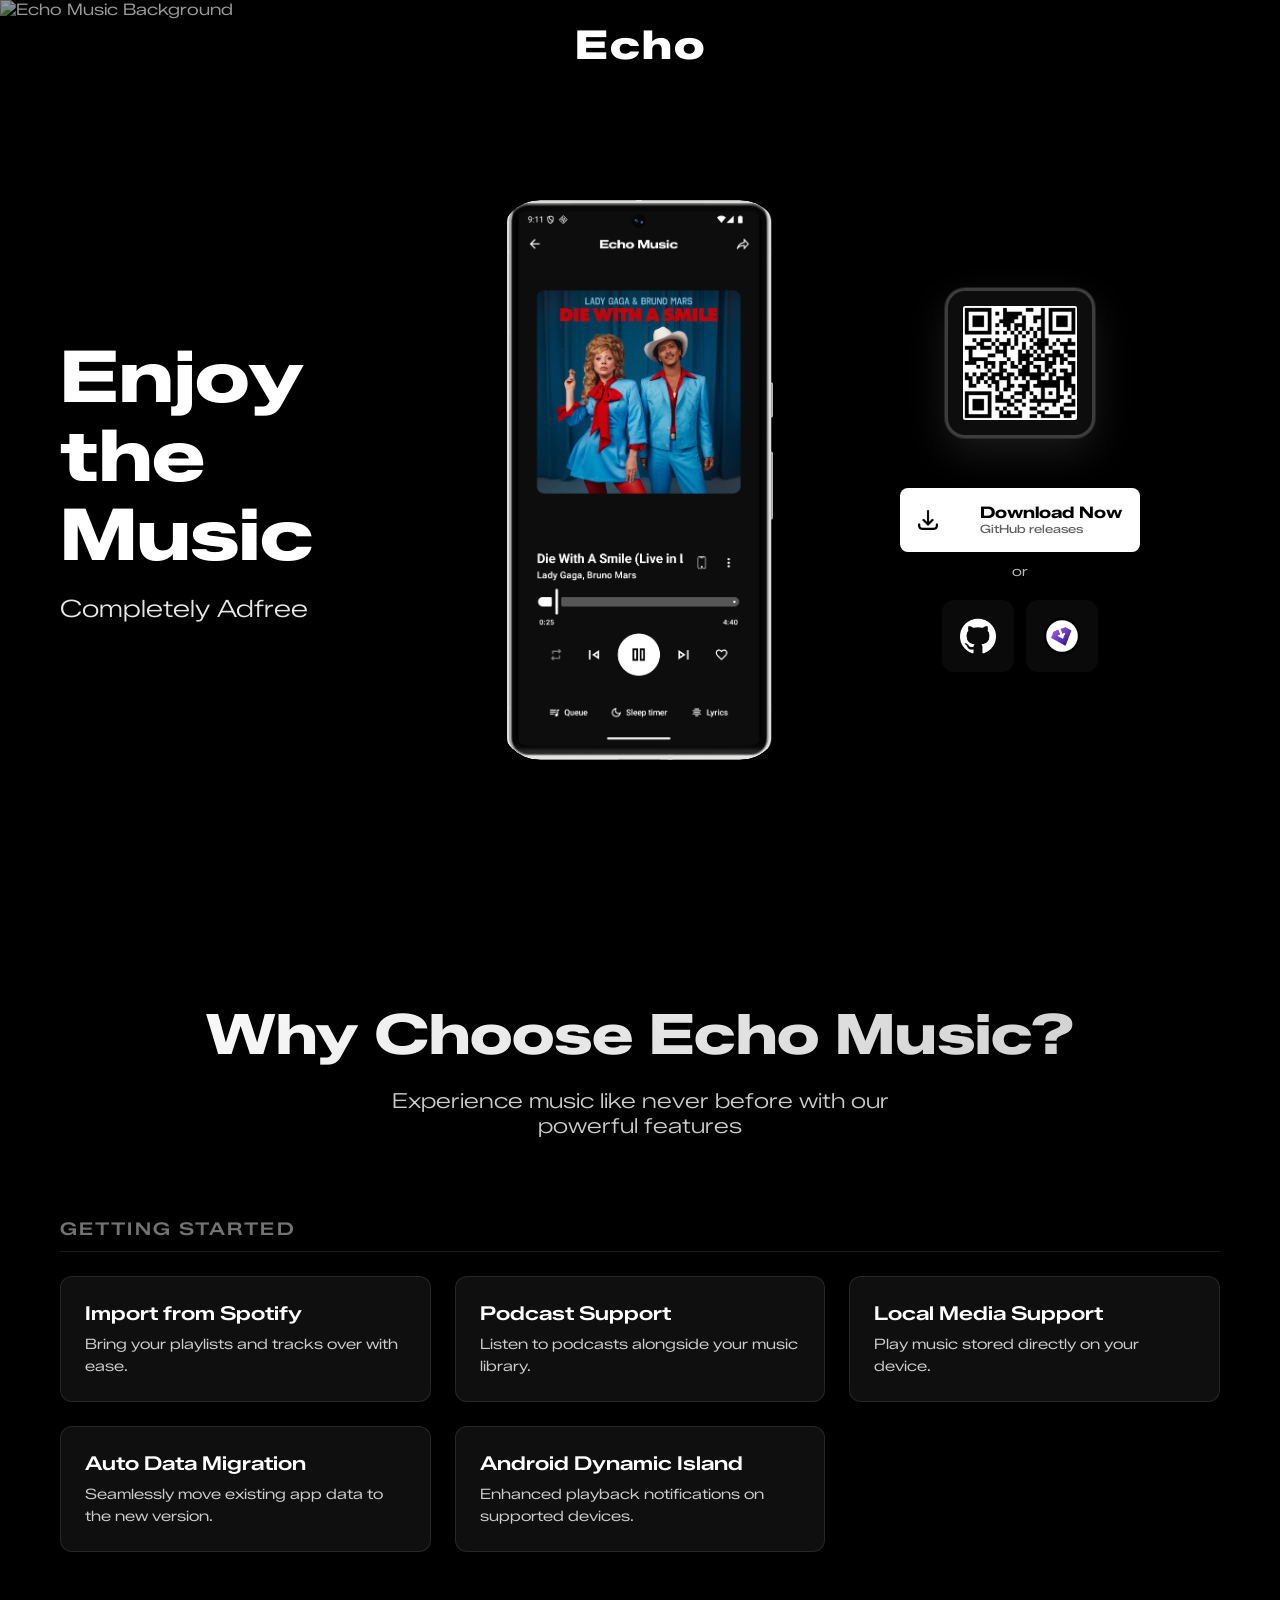
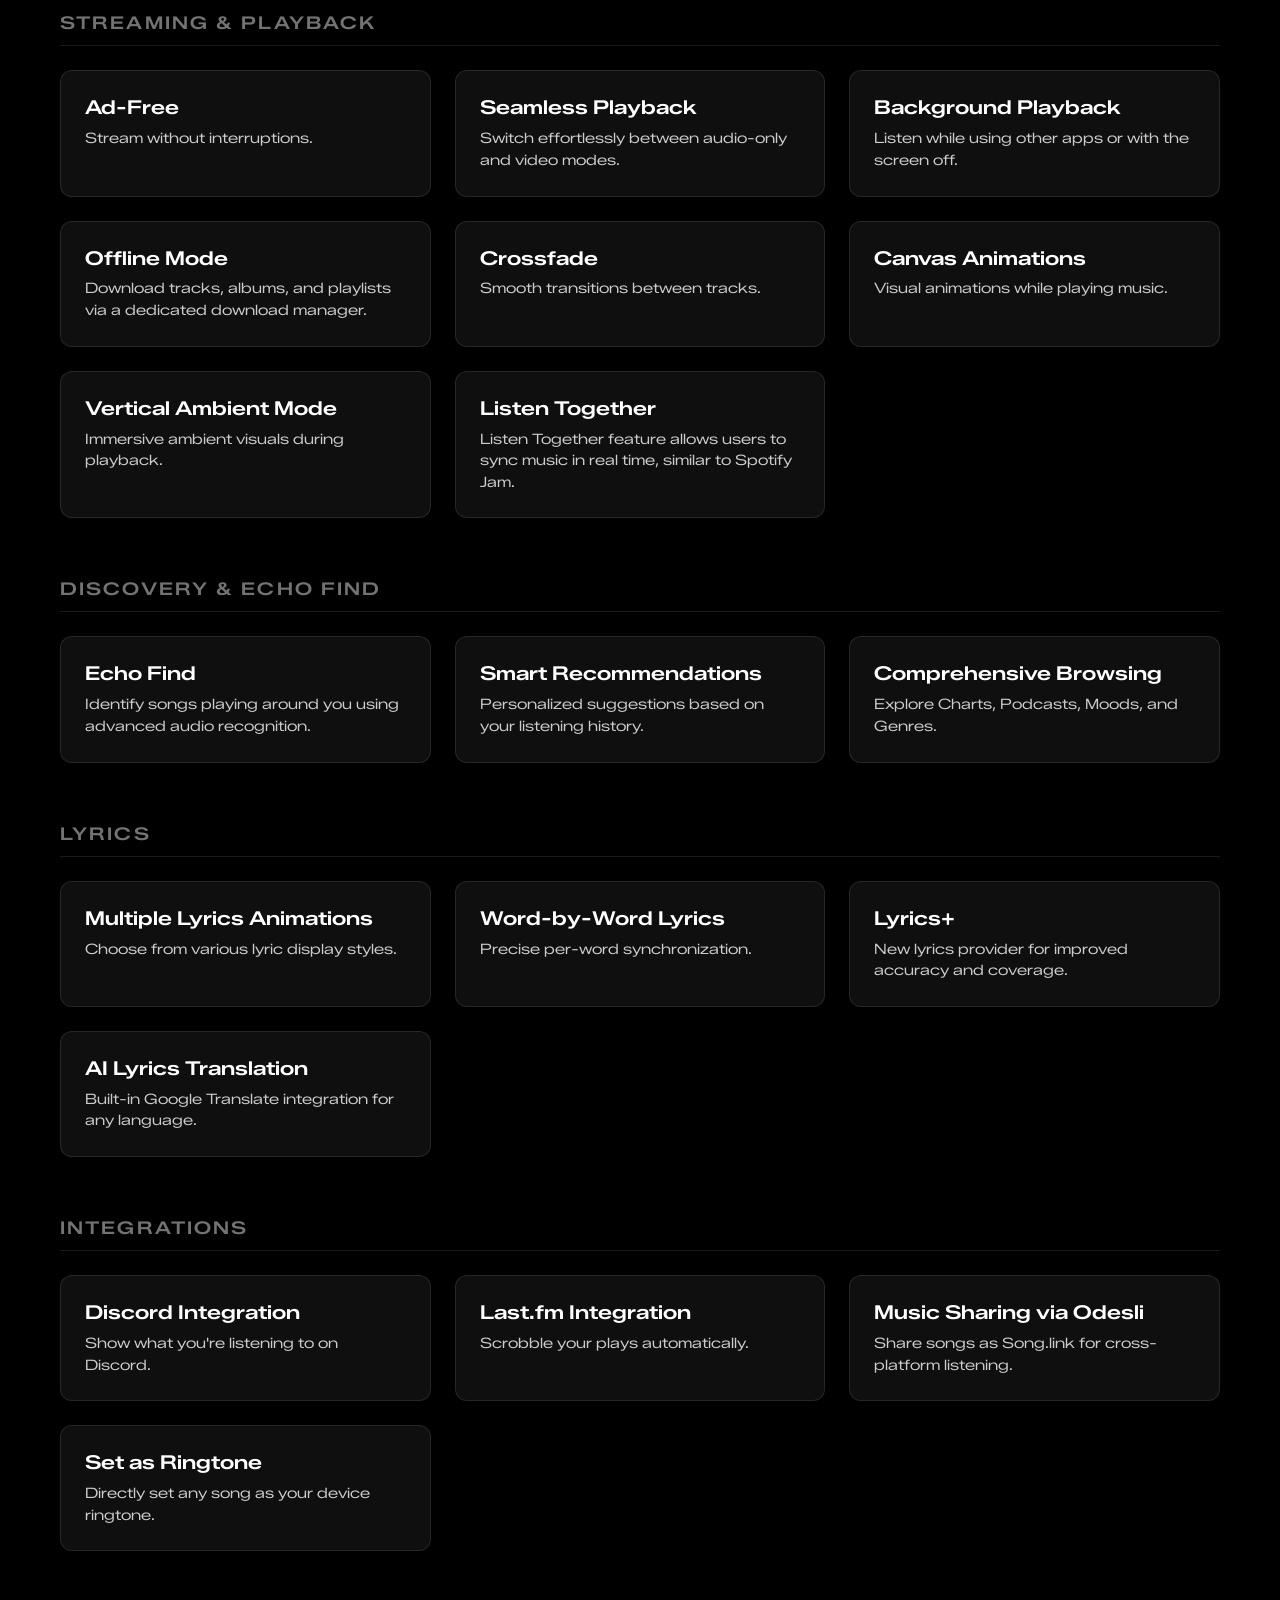
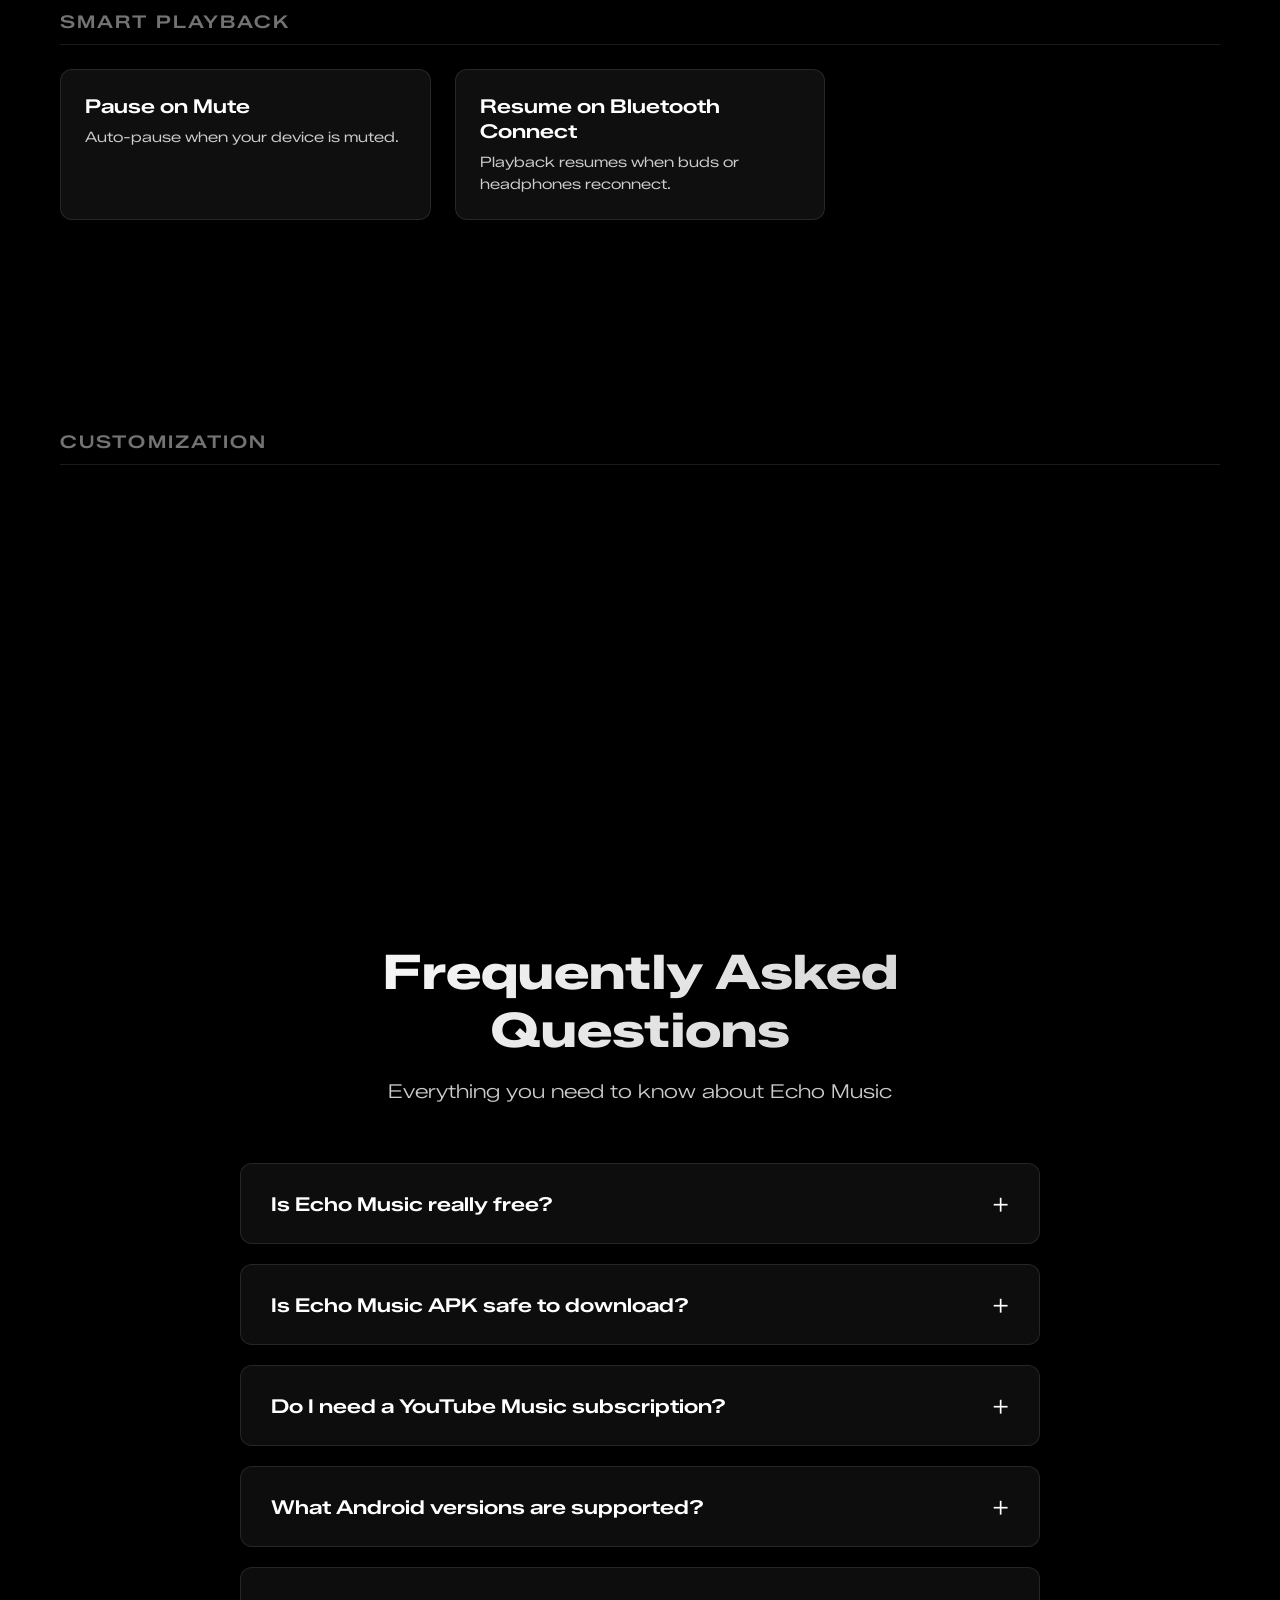
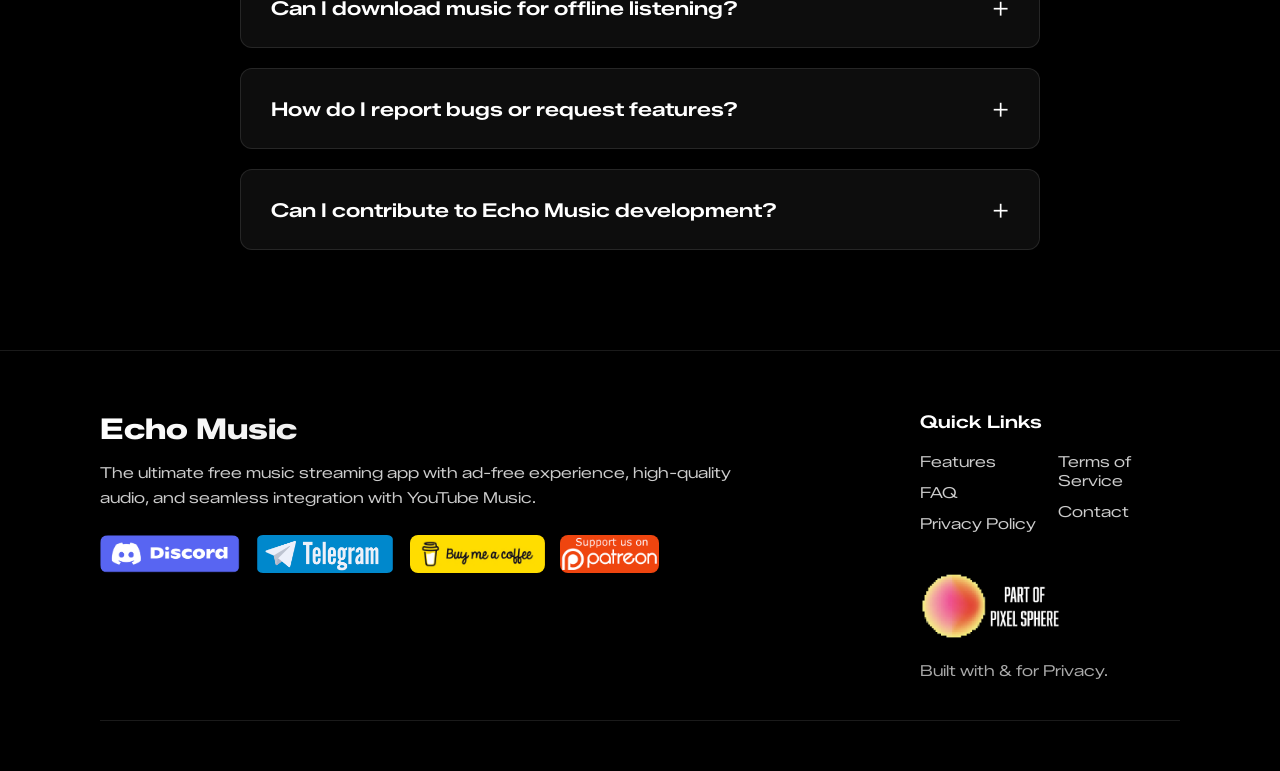
==== index.html @ fa792aba "Echo Music website" ====
<!DOCTYPE html>
<html lang="en">
  <head>
    <meta charset="UTF-8" />
    <meta name="viewport" content="width=device-width, initial-scale=1.0" />

    <title>Echo Music - Free Ad-Free Music Streaming App | Download APK</title>
    <meta
      name="title"
      content="Echo Music - Free Ad-Free Music Streaming App | Download APK"
    />
    <meta
      name="description"
      content="Echo Music is a free, ad-free music streaming app for Android. Stream music from YouTube Music without ads. Download the APK now for seamless music experience."
    />
    <meta
      name="keywords"
      content="Echo Music, music streaming, ad-free music, YouTube Music, Android app, free music, music player, download APK, open source music app"
    />
    <meta name="author" content="iad1tya" />
    <meta name="robots" content="index, follow" />
    <meta name="language" content="English" />
    <meta name="revisit-after" content="7 days" />

    <meta property="og:type" content="website" />
    <meta property="og:url" content="https://echomusic.fun/" />
    <meta
      property="og:title"
      content="Echo Music - Free Ad-Free Music Streaming App"
    />
    <meta
      property="og:description"
      content="Stream music from YouTube Music without ads. Free, open-source Android music app with high-quality audio and seamless playback."
    />
    <meta
      property="og:image"
      content="https://echomusic.fun/Assets/graph.png"
    />
    <meta property="og:image:width" content="1200" />
    <meta property="og:image:height" content="630" />
    <meta property="og:site_name" content="Echo Music" />
    <meta property="og:locale" content="en_US" />

    <meta property="twitter:card" content="summary_large_image" />
    <meta property="twitter:url" content="https://echomusic.fun/" />
    <meta
      property="twitter:title"
      content="Echo Music - Free Ad-Free Music Streaming App"
    />
    <meta
      property="twitter:description"
      content="Stream music from YouTube Music without ads. Free, open-source Android music app with high-quality audio and seamless playback."
    />
    <meta
      property="twitter:image"
      content="https://echomusic.fun/Assets/graph.png"
    />
    <meta property="twitter:creator" content="@iad1tya" />
    <meta property="twitter:site" content="@iad1tya" />

    <meta name="theme-color" content="#000000" />
    <meta name="msapplication-TileColor" content="#000000" />
    <meta name="apple-mobile-web-app-capable" content="yes" />
    <meta name="apple-mobile-web-app-status-bar-style" content="black" />
    <meta name="apple-mobile-web-app-title" content="Echo Music" />

    <link rel="canonical" href="https://echomusic.fun/" />

    <link
      rel="sitemap"
      type="application/xml"
      href="https://echomusic.fun/sitemap.xml"
    />

    <link rel="icon" type="image/png" sizes="32x32" href="Assets/echo.png" />
    <link rel="icon" type="image/png" sizes="16x16" href="Assets/echo.png" />
    <link rel="apple-touch-icon" href="Assets/echo.png" />

    <link rel="stylesheet" href="styles.css" />
    <link rel="preconnect" href="https://fonts.googleapis.com" />
    <link rel="preconnect" href="https://fonts.gstatic.com" crossorigin />
    <link
      href="https://fonts.googleapis.com/css2?family=Zalando+Sans+Expanded:wght@400;500;600;700;800;900&display=swap"
      rel="stylesheet"
    />

    <script type="application/ld+json">
      {
        "@context": "https://schema.org",
        "@type": "SoftwareApplication",
        "name": "Echo Music",
        "description": "Free, ad-free music streaming app for Android with YouTube Music integration",
        "url": "https://echomusic.fun/",
        "applicationCategory": "MusicApplication",
        "operatingSystem": "Android",
        "offers": {
          "@type": "Offer",
          "price": "0",
          "priceCurrency": "USD"
        },
        "author": {
          "@type": "Person",
          "name": "iad1tya",
          "url": "https://github.com/iad1tya"
        },
        "publisher": {
          "@type": "Organization",
          "name": "Echo Music",
          "url": "https://echomusic.fun/"
        },
        "downloadUrl": "https://github.com/iad1tya/Echo-Music/releases/download/v2.0.1/Echo-v2.0.1-Universal.apk",
        "softwareVersion": "1.7",
        "datePublished": "2024-01-01",
        "dateModified": "2025-09-25",
        "license": "https://github.com/iad1tya/Echo-Music/blob/main/LICENSE",
        "keywords": "music streaming, ad-free music, YouTube Music, Android app, free music, music player",
        "screenshot": "https://echomusic.fun/Assets/graph.png",
        "aggregateRating": {
          "@type": "AggregateRating",
          "ratingValue": "4.8",
          "ratingCount": "69"
        }
      }
    </script>

    <script type="application/ld+json">
      {
        "@context": "https://schema.org",
        "@type": "Organization",
        "name": "Echo Music",
        "url": "https://echomusic.fun/",
        "logo": "https://echomusic.fun/Assets/graph.png",
        "description": "Free, ad-free music streaming app for Android",
        "founder": {
          "@type": "Person",
          "name": "iad1tya",
          "url": "https://github.com/iad1tya"
        },
        "sameAs": [
          "https://github.com/iad1tya/Echo-Music",
          "https://discord.com/invite/EcfV3AxH5c",
          "https://buymeacoffee.com/iad1tya"
        ],
        "contactPoint": {
          "@type": "ContactPoint",
          "email": "hello@echomusic.fun",
          "contactType": "customer service"
        }
      }
    </script>

    <script type="application/ld+json">
      {
        "@context": "https://schema.org",
        "@type": "WebSite",
        "name": "Echo Music",
        "url": "https://echomusic.fun/",
        "potentialAction": {
          "@type": "SearchAction",
          "target": {
            "@type": "EntryPoint",
            "urlTemplate": "https://echomusic.fun/?q={search_term_string}"
          },
          "query-input": "required name=search_term_string"
        }
      }
    </script>

    <script type="application/ld+json">
      {
        "@context": "https://schema.org",
        "@type": "ItemList",
        "itemListElement": [
          {
            "@type": "SiteNavigationElement",
            "position": 1,
            "name": "Download",
            "description": "Download Echo Music APK for Android",
            "url": "https://echomusic.fun/download"
          },
          {
            "@type": "SiteNavigationElement",
            "position": 2,
            "name": "Features",
            "description": "Explore Echo Music features",
            "url": "https://echomusic.fun/#features"
          },
          {
            "@type": "SiteNavigationElement",
            "position": 3,
            "name": "FAQ",
            "description": "Frequently asked questions",
            "url": "https://echomusic.fun/#faq"
          },
          {
            "@type": "SiteNavigationElement",
            "position": 4,
            "name": "Contact",
            "description": "Get in touch with us",
            "url": "https://echomusic.fun/p/contact"
          }
        ]
      }
    </script>
  </head>
  <body>
    <div class="container">
      <header class="header" role="banner">
        <div class="logo" aria-label="Echo Music Logo">Echo</div>
      </header>

      <main class="main-content" role="main">
        <section class="left-content" aria-labelledby="main-title">
          <h1 class="main-title" id="main-title">Enjoy the Music</h1>
          <p class="subtitle">Completely Adfree</p>
        </section>

        <div class="phone-container">
          <div class="phone-mockup">
            <div class="phone-screen">
              <img
                src="Assets/Screenshot/sc_1.png"
                alt="Echo App Screenshot 1"
                class="screenshot active"
              />
              <img
                src="Assets/Screenshot/sc_2.png"
                alt="Echo App Screenshot 2"
                class="screenshot"
              />
              <img
                src="Assets/Screenshot/sc_3.png"
                alt="Echo App Screenshot 3"
                class="screenshot"
              />
              <img
                src="Assets/Screenshot/sc_4.png"
                alt="Echo App Screenshot 4"
                class="screenshot"
              />
              <img
                src="Assets/Screenshot/sc_5.png"
                alt="Echo App Screenshot 5"
                class="screenshot"
              />
            </div>
          </div>
        </div>

        <div class="right-content">
          <div class="mobile-phone-container">
            <div class="mobile-phone-mockup">
              <div class="mobile-phone-screen">
                <img
                  src="Assets/Screenshot/sc_1.png"
                  alt="Echo Music App Screenshot - Main Interface"
                  class="mobile-screenshot active"
                />
                <img
                  src="Assets/Screenshot/sc_2.png"
                  alt="Echo Music App Screenshot - Main Interface"
                  class="mobile-screenshot"
                />
                <img
                  src="Assets/Screenshot/sc_3.png"
                  alt="Echo Music App Screenshot - Main Interface"
                  class="mobile-screenshot"
                />
                <img
                  src="Assets/Screenshot/sc_4.png"
                  alt="Echo Music App Screenshot - Main Interface"
                  class="mobile-screenshot"
                />
                <img
                  src="Assets/Screenshot/sc_5.png"
                  alt="Echo Music App Screenshot - Main Interface"
                  class="mobile-screenshot"
                />
              </div>
            </div>
          </div>

          <div class="qr-code">
            <img src="Assets/Downloads/qr-code.png" alt="QR Code" />
          </div>
          <div class="download-buttons">
            <a
              href="download.html"
              class="download-btn google-play"
              aria-label="Download Echo Music"
            >
              <img
                src="Assets/Downloads/downloads.png"
                alt="Download icon"
                class="btn-icon"
              />
              <span class="btn-content">
                <span class="btn-text">Download Now</span>
                <span class="btn-download-count" aria-live="polite"
                  >Loading total downloads...</span
                >
              </span>
            </a>

            <div class="or-text">or</div>

            <div class="icon-links">
              <a href="https://github.com/EchoMusicApp" class="icon-link" aria-label="GitHub">
                <img src="Assets/Downloads/github.png" alt="GitHub" class="icon-img github-img" />
              </a>

              <a href="obtainium.html" class="icon-link" aria-label="Obtainium">
                <img src="Assets/obtainium.png" alt="Obtainium" class="icon-img" />
              </a>
            </div>
          </div>
        </div>
      </main>


      <section
        class="features-section"
        id="features"
        role="region"
        aria-labelledby="features-title"
      >
        <div class="features-container">
          <div class="features-header">
            <h2 class="features-title" id="features-title">
              Why Choose Echo Music?
            </h2>
            <p class="features-subtitle">
              Experience music like never before with our powerful features
            </p>
          </div>

          <div class="features-categories">

            <div class="feature-category">
              <h3 class="feature-category-title">Getting Started</h3>
              <div class="features-grid">
                <div class="feature-card">
                  <h3 class="feature-title">Import from Spotify</h3>
                  <p class="feature-description">Bring your playlists and tracks over with ease.</p>
                </div>
                <div class="feature-card">
                  <h3 class="feature-title">Podcast Support</h3>
                  <p class="feature-description">Listen to podcasts alongside your music library.</p>
                </div>
                <div class="feature-card">
                  <h3 class="feature-title">Local Media Support</h3>
                  <p class="feature-description">Play music stored directly on your device.</p>
                </div>
                <div class="feature-card">
                  <h3 class="feature-title">Auto Data Migration</h3>
                  <p class="feature-description">Seamlessly move existing app data to the new version.</p>
                </div>
                <div class="feature-card">
                  <h3 class="feature-title">Android Dynamic Island</h3>
                  <p class="feature-description">Enhanced playback notifications on supported devices.</p>
                </div>
              </div>
            </div>

            <div class="feature-category">
              <h3 class="feature-category-title">Streaming &amp; Playback</h3>
              <div class="features-grid">
                <div class="feature-card">
                  <h3 class="feature-title">Ad-Free</h3>
                  <p class="feature-description">Stream without interruptions.</p>
                </div>
                <div class="feature-card">
                  <h3 class="feature-title">Seamless Playback</h3>
                  <p class="feature-description">Switch effortlessly between audio-only and video modes.</p>
                </div>
                <div class="feature-card">
                  <h3 class="feature-title">Background Playback</h3>
                  <p class="feature-description">Listen while using other apps or with the screen off.</p>
                </div>
                <div class="feature-card">
                  <h3 class="feature-title">Offline Mode</h3>
                  <p class="feature-description">Download tracks, albums, and playlists via a dedicated download manager.</p>
                </div>
                <div class="feature-card">
                  <h3 class="feature-title">Crossfade</h3>
                  <p class="feature-description">Smooth transitions between tracks.</p>
                </div>
                <div class="feature-card">
                  <h3 class="feature-title">Canvas Animations</h3>
                  <p class="feature-description">Visual animations while playing music.</p>
                </div>
                <div class="feature-card">
                  <h3 class="feature-title">Vertical Ambient Mode</h3>
                  <p class="feature-description">Immersive ambient visuals during playback.</p>
                </div>
                <div class="feature-card">
                  <h3 class="feature-title">Listen Together</h3>
                  <p class="feature-description">Listen Together feature allows users to sync music in real time, similar to Spotify Jam.</p>
                </div>
              </div>
            </div>

            <div class="feature-category">
              <h3 class="feature-category-title">Discovery &amp; Echo Find</h3>
              <div class="features-grid">
                <div class="feature-card">
                  <h3 class="feature-title">Echo Find</h3>
                  <p class="feature-description">Identify songs playing around you using advanced audio recognition.</p>
                </div>
                <div class="feature-card">
                  <h3 class="feature-title">Smart Recommendations</h3>
                  <p class="feature-description">Personalized suggestions based on your listening history.</p>
                </div>
                <div class="feature-card">
                  <h3 class="feature-title">Comprehensive Browsing</h3>
                  <p class="feature-description">Explore Charts, Podcasts, Moods, and Genres.</p>
                </div>
              </div>
            </div>

            <div class="feature-category">
              <h3 class="feature-category-title">Lyrics</h3>
              <div class="features-grid">
                <div class="feature-card">
                  <h3 class="feature-title">Multiple Lyrics Animations</h3>
                  <p class="feature-description">Choose from various lyric display styles.</p>
                </div>
                <div class="feature-card">
                  <h3 class="feature-title">Word-by-Word Lyrics</h3>
                  <p class="feature-description">Precise per-word synchronization.</p>
                </div>
                <div class="feature-card">
                  <h3 class="feature-title">Lyrics+</h3>
                  <p class="feature-description">New lyrics provider for improved accuracy and coverage.</p>
                </div>
                <div class="feature-card">
                  <h3 class="feature-title">AI Lyrics Translation</h3>
                  <p class="feature-description">Built-in Google Translate integration for any language.</p>
                </div>
              </div>
            </div>

            <div class="feature-category">
              <h3 class="feature-category-title">Integrations</h3>
              <div class="features-grid">
                <div class="feature-card">
                  <h3 class="feature-title">Discord Integration</h3>
                  <p class="feature-description">Show what you're listening to on Discord.</p>
                </div>
                <div class="feature-card">
                  <h3 class="feature-title">Last.fm Integration</h3>
                  <p class="feature-description">Scrobble your plays automatically.</p>
                </div>
                <div class="feature-card">
                  <h3 class="feature-title">Music Sharing via Odesli</h3>
                  <p class="feature-description">Share songs as Song.link for cross-platform listening.</p>
                </div>
                <div class="feature-card">
                  <h3 class="feature-title">Set as Ringtone</h3>
                  <p class="feature-description">Directly set any song as your device ringtone.</p>
                </div>
              </div>
            </div>

            <div class="feature-category">
              <h3 class="feature-category-title">Smart Playback</h3>
              <div class="features-grid">
                <div class="feature-card">
                  <h3 class="feature-title">Pause on Mute</h3>
                  <p class="feature-description">Auto-pause when your device is muted.</p>
                </div>
                <div class="feature-card">
                  <h3 class="feature-title">Resume on Bluetooth Connect</h3>
                  <p class="feature-description">Playback resumes when buds or headphones reconnect.</p>
                </div>
                <div class="feature-card">
                  <h3 class="feature-title">Keep Screen On</h3>
                  <p class="feature-description">Prevent screen sleep while music is playing.</p>
                </div>
                <div class="feature-card">
                  <h3 class="feature-title">TTS Song Announcements</h3>
                  <p class="feature-description">Hear the song title and artist read aloud on track change.</p>
                </div>
                <div class="feature-card">
                  <h3 class="feature-title">Music Haptics</h3>
                  <p class="feature-description">Tactile vibration feedback synced to the beat.</p>
                </div>
              </div>
            </div>

            <div class="feature-category">
              <h3 class="feature-category-title">Customization</h3>
              <div class="features-grid">
                <div class="feature-card">
                  <h3 class="feature-title">UI Density Scale</h3>
                  <p class="feature-description">Adjust interface spacing to your preference.</p>
                </div>
                <div class="feature-card">
                  <h3 class="feature-title">High Refresh Rate Support</h3>
                  <p class="feature-description">Smoother UI and animations on supported displays.</p>
                </div>
                <div class="feature-card">
                  <h3 class="feature-title">Hide Player Thumbnail</h3>
                  <p class="feature-description">Keep the player minimal without album art.</p>
                </div>
                <div class="feature-card">
                  <h3 class="feature-title">Crop Album Art</h3>
                  <p class="feature-description">Adjust album art display to fit your style.</p>
                </div>
                <div class="feature-card">
                  <h3 class="feature-title">Hide Video Songs</h3>
                  <p class="feature-description">Filter out video content from your feed.</p>
                </div>
                <div class="feature-card">
                  <h3 class="feature-title">Hide YouTube Shorts</h3>
                  <p class="feature-description">Keep Shorts out of your music browsing.</p>
                </div>
              </div>
            </div>

          </div>
        </div>
      </section>


      <section
        class="faq-section"
        id="faq"
        role="region"
        aria-labelledby="faq-title"
      >
        <div class="faq-container">
          <div class="faq-header">
            <h2 class="faq-title" id="faq-title">Frequently Asked Questions</h2>
            <p class="faq-subtitle">
              Everything you need to know about Echo Music
            </p>
          </div>

          <div class="faq-list">
            <div class="faq-item">
              <div class="faq-question">
                <h3>Is Echo Music really free?</h3>
                <span class="faq-toggle">+</span>
              </div>
              <div class="faq-answer">
                <p>
                  Yes! Echo Music is completely free and open-source. Download
                  Echo Music APK without any subscription fees, premium tiers,
                  or hidden costs. Echo Music offers unlimited music streaming
                  without any restrictions - completely free Echo Music app.
                </p>
              </div>
            </div>

            <div class="faq-item">
              <div class="faq-question">
                <h3>Is Echo Music APK safe to download?</h3>
                <span class="faq-toggle">+</span>
              </div>
              <div class="faq-answer">
                <p>
                  Echo Music APK files are completely safe and built from
                  open-source code. Download Echo Music from official
                  <a
                    href="https://github.com/iad1tya/Echo-Music"
                    style="color: #ffffff; text-decoration: underline"
                    >GitHub releases</a
                  >
                  where the source code is publicly available for review. Echo
                  Music is a trusted music streaming app with no malicious code.
                </p>
              </div>
            </div>

            <div class="faq-item">
              <div class="faq-question">
                <h3>Do I need a YouTube Music subscription?</h3>
                <span class="faq-toggle">+</span>
              </div>
              <div class="faq-answer">
                <p>
                  No! Echo Music streams music directly from YouTube Music's
                  free tier. You don't need any paid subscriptions to
                  use the app. The app bypasses ads and provides additional
                  features like offline playback and synced lyrics.
                </p>
              </div>
            </div>

            <div class="faq-item">
              <div class="faq-question">
                <h3>What Android versions are supported?</h3>
                <span class="faq-toggle">+</span>
              </div>
              <div class="faq-answer">
                <p>
                  Echo Music supports Android 5.0 (API level 21) and above. This
                  covers most Android devices from 2014 onwards. The app is
                  optimized for modern Android versions but maintains
                  compatibility with older devices.
                </p>
              </div>
            </div>

            <div class="faq-item">
              <div class="faq-question">
                <h3>Can I download music for offline listening?</h3>
                <span class="faq-toggle">+</span>
              </div>
              <div class="faq-answer">
                <p>
                  Yes! Echo Music supports offline playback. You can download
                  songs, albums, and playlists to listen without an internet
                  connection. Downloaded content is stored locally on your
                  device and can be managed through the app's download manager.
                </p>
              </div>
            </div>

            <div class="faq-item">
              <div class="faq-question">
                <h3>How do I report bugs or request features?</h3>
                <span class="faq-toggle">+</span>
              </div>
              <div class="faq-answer">
                <p>
                  You can report bugs and request features through our
                  <a
                    href="https://github.com/iad1tya/Echo-Music/issues"
                    style="color: #ffffff; text-decoration: underline"
                    >GitHub Issues page</a
                  >
                  to create new issues for bug reports and feature requests.
                </p>
              </div>
            </div>

            <div class="faq-item">
              <div class="faq-question">
                <h3>Can I contribute to Echo Music development?</h3>
                <span class="faq-toggle">+</span>
              </div>
              <div class="faq-answer">
                <p>
                  Absolutely! Echo Music is open-source and welcomes
                  contributions. You can contribute by fixing bugs, adding
                  features, improving documentation, or helping with
                  translations. Check out our
                  <a
                    href="https://github.com/iad1tya/Echo-Music"
                    style="color: #ffffff; text-decoration: underline"
                    >GitHub repository</a
                  >
                  for more information on how to get started.
                </p>
              </div>
            </div>
          </div>
        </div>
      </section>


      <footer class="footer" role="contentinfo">
        <div class="footer-container">
          <div class="footer-content">
            <div class="footer-section">
              <h3 class="footer-title">Echo Music</h3>
              <p class="footer-description">
                The ultimate free music streaming app with ad-free experience,
                high-quality audio, and seamless integration with YouTube Music.
              </p>
              <div class="footer-buttons">
                                <a
                  href="https://discord.com/invite/EcfV3AxH5c"
                  class="footer-btn"
                >
                  <img
                    src="Assets/buttons/discord-button.png"
                    alt="Discord"
                    class="btn-image"
                  />
                </a>
                                <a
                  href="https://t.me/EchoMusicApp"
                  class="footer-btn"
                >
                  <img
                    src="Assets/buttons/telegram.png"
                    alt="Telegram"
                    class="btn-image"
                  />
                </a>
                                <a href="https://buymeacoffee.com/iad1tya" class="footer-btn">
                  <img
                    src="Assets/buttons/bmac.webp"
                    alt="Buy Me a Coffee"
                    class="btn-image"
                  />
                </a>

                <a href="https://patreon.com/iad1tya" class="footer-btn">
                  <img
                    src="Assets/buttons/patreon3.png"
                    alt="Patreon"
                    class="btn-image"
                  />
                </a>

              </div>
              
            </div>

            <div class="footer-section">
              <h4 class="footer-subtitle">Quick Links</h4>
              <ul class="footer-links">
                <li><a href="#features">Features</a></li>
                <li><a href="#faq">FAQ</a></li>
                <li><a href="p/privacy-policy.html">Privacy Policy</a></li>
                <li><a href="p/toc.html">Terms of Service</a></li>
                <li><a href="p/contact.html">Contact</a></li>
              </ul>
              <div class="footer-pixelsphere-wrap">
                <a href="https://pixelsphere.app" target="_blank" rel="noopener noreferrer">
                  <img src="Assets/PixelSphere.png" alt="PixelSphere" class="footer-pixelsphere" />
                </a>
                <p class="footer-privacy-text">Built with &amp; for Privacy.</p>
              </div>
            </div>
          </div>

          <div class="footer-bottom"></div>
        </div>
      </footer>

      <video class="mobile-bg-video" autoplay muted loop playsinline>
        <source src="Assets/smartphone_bg.mp4" type="video/mp4" />
      </video>

      <div class="background-gif">
        <img src="Assets/echo.gif" alt="Echo Music Background" class="bg-gif" />
      </div>

      <!-- Download Options Modal -->
      <div id="download-modal" class="modal" aria-hidden="true">
        <div class="modal-content">
          <span class="close-modal">&times;</span>
          <h2>Select Platform</h2>
          <p class="modal-subtitle">Choose your device to start downloading</p>
          <div class="platform-options">
            <a href="https://echomusic.fun/download" class="platform-btn android">
              <img src="Assets/icons/android.png" alt="Android" />
               <div class="platform-info">
                <span class="platform-name">Android</span>
                <span class="platform-status">Download Now</span>
              </div>
            </a>
            <a href="https://github.com/EchoMusicApp/Echo-Music-Desktop/releases/download/v1.0/EchoMusic.exe" class="platform-btn windows">
              <img src="Assets/icons/windows.png" alt="Windows" />
              <div class="platform-info">
                <span class="platform-name">Windows</span>
                <span class="platform-status">Download Now</span>
              </div>
            </a>
            <a href="https://github.com/EchoMusicApp/Echo-Music-Desktop/releases/download/v1.0/EchoMusic.dmg" class="platform-btn mac">
              <img src="Assets/icons/mac-os-logo.png" alt="Mac" />
              <div class="platform-info">
                <span class="platform-name">MacOS</span>
                <span class="platform-status">Download Now</span>
              </div>
            </a>
            <a href="#" class="platform-btn linux" id="linux-btn">
              <img src="Assets/icons/linux-platform.png" alt="Linux" />
              <div class="platform-info">
                <span class="platform-name">Linux</span>
                <span class="platform-status">Select Format</span>
              </div>
            </a>
          </div>

          <div class="linux-options">
            <div class="linux-header">
                <h3>Select Linux Format</h3>
            </div>
            
            <div class="linux-formats">
                <a href="https://github.com/EchoMusicApp/Echo-Music-Desktop/releases/download/v1.0/EchoMusic.AppImage" class="linux-format-btn">
                    <span class="format-name">AppImage</span>
                    <span class="format-type">Universal</span>
                </a>
                
                <a href="https://github.com/EchoMusicApp/Echo-Music-Desktop/releases/download/v1.0/EchoMusic.deb" class="linux-format-btn">
                    <span class="format-name">Deb</span>
                    <span class="format-type">Ubuntu/Debian</span>
                </a>
                
                <a href="https://github.com/EchoMusicApp/Echo-Music-Desktop/releases/download/v1.0/EchoMusic.rpm" class="linux-format-btn">
                    <span class="format-name">RPM</span>
                    <span class="format-type">Fedora/Red Hat</span>
                </a>
            </div>
          </div>
        </div>
      </div>
    </div>

    <script src="script.js"></script>
      </body>
</html>
---- styles.css ----
* {
  margin: 0;
  padding: 0;
  box-sizing: border-box;
  font-family: "Zalando Sans Expanded", sans-serif;
}

body {
  font-family: "Zalando Sans Expanded", sans-serif;
  background-color: #000000;
  color: #ffffff;
  overflow-x: hidden;
  min-height: 100vh;
  position: relative;
}

.container {
  position: relative;
  width: 100%;
  min-height: 100vh;
  display: flex;
  flex-direction: column;
}

.header {
  position: absolute;
  top: 20px;
  left: 50%;
  transform: translateX(-50%);
  z-index: 10;
}

@media (max-width: 768px) {
  .header {
    top: 15px;
  }

  .logo {
    font-size: 2.2rem;
  }
}

.logo {
  font-size: 2.5rem;
  font-weight: 900;
  color: #ffffff;
  letter-spacing: 2px;
}

.main-content {
  display: flex;
  align-items: center;
  justify-content: space-between;
  padding: 120px 60px 60px;
  min-height: 100vh;
  position: relative;
  z-index: 10;
}

.left-content {
  flex: 1;
  padding-right: 40px;
}

.main-title {
  font-size: 4.5rem;
  font-weight: 800;
  line-height: 1.1;
  margin-bottom: 20px;
  color: #ffffff;
}

.subtitle {
  font-size: 1.5rem;
  font-weight: 300;
  color: #ffffff;
  opacity: 0.9;
}

.phone-container {
  flex: 0 0 auto;
  position: relative;
  z-index: 15;
}

.phone-mockup {
  width: 280px;
  height: 560px;
  background: transparent;
  border-radius: 40px;
  padding: 0;
  position: relative;
  overflow: hidden;
}

.phone-screen {
  width: 100%;
  height: 100%;
  background-color: transparent;
  border-radius: 40px;
  padding: 0;
  position: relative;
  overflow: hidden;
}

.screenshot {
  width: 100%;
  height: 100%;
  object-fit: contain;
  border-radius: 40px;
  position: absolute;
  top: 0;
  left: 0;
  opacity: 0;
  transition: opacity 0.5s ease-in-out;
}

.screenshot.active {
  opacity: 1;
}

.right-content {
  flex: 1;
  padding-left: 40px;
  display: flex;
  flex-direction: column;
  align-items: center;
  gap: 30px;
}

.qr-code {
  margin-bottom: 20px;
  display: flex;
  justify-content: center;
}

.qr-code img {
  width: 150px;
  height: 150px;
  border-radius: 20px;
  border: 3px solid rgba(255, 255, 255, 0.2);
  padding: 15px;
  background: rgba(255, 255, 255, 0.05);
  box-shadow: 0 15px 40px rgba(255, 255, 255, 0.1),
    0 0 0 1px rgba(255, 255, 255, 0.1);
}

.download-buttons {
  display: flex;
  flex-direction: column;
  gap: 15px;
}

/* small 'or' text between main download button and icon links */
.or-text {
  text-align: center;
  font-size: 0.85rem;
  color: #cfcfcf;
  opacity: 0.9;
  margin: -4px 0 6px;
}

/* icon links row (GitHub, Obtainium) */
.icon-links {
  display: flex;
  gap: 12px;
  justify-content: center;
  align-items: center;
}

.icon-link {
  width: 72px;
  height: 72px;
  display: inline-flex;
  align-items: center;
  justify-content: center;
  border-radius: 12px;
  background: rgba(255, 255, 255, 0.04);
  transition: transform 0.18s ease, box-shadow 0.18s ease;
  text-decoration: none;
}

.icon-link:hover {
  transform: translateY(-3px);
  box-shadow: 0 8px 20px rgba(255, 255, 255, 0.06);
}

.icon-img {
  width: 36px;
  height: 36px;
  object-fit: contain;
  display: block;
}

/* make GitHub icon appear white using a filter (targets the image with .github-img) */
.icon-img.github-img {
  filter: invert(1) saturate(0) brightness(1.8);
}

.download-btn {
  width: 240px;
  min-height: 64px;
  padding: 12px 18px;
  background-color: #ffffff;
  border: none;
  border-radius: 8px;
  display: flex;
  align-items: center;
  justify-content: space-between;
  gap: 12px;
  cursor: pointer;
  transition: transform 0.2s ease;
  font-size: 14px;
  font-weight: 500;
  color: #000000;
  text-decoration: none;
}

.download-btn:hover {
  transform: translateY(-2px);
}

.btn-content {
  display: flex;
  flex-direction: column;
  align-items: flex-start;
  justify-content: center;
  gap: 2px;
  min-width: 0;
}

.btn-text {
  font-size: 1rem;
  font-weight: 700;
  line-height: 1;
}

.btn-download-count {
  font-size: 0.72rem;
  font-weight: 500;
  line-height: 1.1;
  color: rgba(0, 0, 0, 0.62);
  white-space: nowrap;
}

.btn-icon {
  width: 20px;
  height: 20px;
  object-fit: contain;
}

.features-section {
  padding: 100px 60px;
  background: #000000;
  position: relative;
  z-index: 10;
  opacity: 0;
  transform: translateY(50px);
  transition: all 0.8s ease-out;
}

.features-section.visible {
  opacity: 1;
  transform: translateY(0);
}

.features-container {
  max-width: 1200px;
  margin: 0 auto;
}

.features-header {
  text-align: center;
  margin-bottom: 80px;
}

.features-title {
  font-size: 3.5rem;
  font-weight: 800;
  color: #ffffff;
  margin-bottom: 20px;
  background: linear-gradient(135deg, #ffffff, #cccccc);
  -webkit-background-clip: text;
  -webkit-text-fill-color: transparent;
  background-clip: text;
}

.features-subtitle {
  font-size: 1.3rem;
  color: #cccccc;
  font-weight: 300;
  max-width: 600px;
  margin: 0 auto;
}

.features-categories {
  display: flex;
  flex-direction: column;
  gap: 60px;
  margin-top: 60px;
}

.feature-category {
  display: flex;
  flex-direction: column;
  gap: 24px;
}

.feature-category-title {
  font-size: 1.1rem;
  font-weight: 600;
  color: rgba(255, 255, 255, 0.45);
  text-transform: uppercase;
  letter-spacing: 0.12em;
  border-bottom: 1px solid rgba(255, 255, 255, 0.1);
  padding-bottom: 12px;
}

.features-grid {
  display: grid;
  grid-template-columns: repeat(auto-fit, minmax(300px, 1fr));
  gap: 24px;
  margin-top: 0;
  align-items: start;
}

.feature-card {
  background: rgba(255, 255, 255, 0.06);
  border: 1px solid rgba(255, 255, 255, 0.1);
  border-radius: 12px;
  padding: 24px;
  text-align: left;
  transition: all 0.2s ease;
  backdrop-filter: blur(10px);
  position: relative;
  height: 100%;
  display: flex;
  flex-direction: column;
}

.feature-card:hover {
  background: rgba(255, 255, 255, 0.08);
  border-color: rgba(255, 255, 255, 0.2);
  transform: translateY(-4px);
  box-shadow: 0 8px 24px rgba(255, 255, 255, 0.1);
}


.feature-title {
  font-size: 1.2rem;
  font-weight: 600;
  color: #ffffff;
  margin-bottom: 8px;
  line-height: 1.3;
}

.feature-description {
  font-size: 0.9rem;
  color: #cccccc;
  line-height: 1.5;
  margin: 0;
}

.faq-section {
  padding: 100px 60px;
  background: #000000;
  position: relative;
  z-index: 10;
}

.faq-container {
  max-width: 800px;
  margin: 0 auto;
}

.faq-header {
  text-align: center;
  margin-bottom: 60px;
}

.faq-title {
  font-size: 3rem;
  font-weight: 800;
  color: #ffffff;
  margin-bottom: 20px;
  background: linear-gradient(135deg, #ffffff, #cccccc);
  -webkit-background-clip: text;
  -webkit-text-fill-color: transparent;
  background-clip: text;
}

.faq-subtitle {
  font-size: 1.2rem;
  color: #cccccc;
  font-weight: 300;
}

.faq-list {
  display: flex;
  flex-direction: column;
  gap: 20px;
}

.faq-item {
  background: rgba(255, 255, 255, 0.05);
  border: 1px solid rgba(255, 255, 255, 0.1);
  border-radius: 12px;
  overflow: hidden;
  transition: all 0.3s ease;
}

.faq-item:hover {
  border-color: rgba(255, 255, 255, 0.3);
  background: transparent;
}

.faq-question {
  padding: 25px 30px;
  cursor: pointer;
  display: flex;
  justify-content: space-between;
  align-items: center;
  transition: all 0.3s ease;
}

.faq-question:hover {
  background: transparent;
}

.faq-question h3 {
  font-size: 1.2rem;
  font-weight: 600;
  color: #ffffff;
  margin: 0;
  flex: 1;
}

.faq-toggle {
  font-size: 1.5rem;
  color: #ffffff;
  font-weight: 300;
  transition: transform 0.3s ease;
}

.faq-item.active .faq-toggle {
  transform: rotate(45deg);
}

.faq-answer {
  max-height: 0;
  overflow: hidden;
  transition: max-height 0.3s ease;
}

.faq-item.active .faq-answer {
  max-height: 200px;
}

.faq-answer p {
  padding: 0 30px 25px 30px;
  color: #cccccc;
  line-height: 1.6;
  margin: 0;
}

.footer {
  background: #000000;
  padding: 60px 0 20px;
  position: relative;
  z-index: 10;
  border-top: 1px solid rgba(255, 255, 255, 0.1);
  margin-bottom: 0;
}

.footer-container {
  max-width: 1200px;
  margin: 0 auto;
  padding: 0 60px;
}

.footer-content {
  display: grid;
  grid-template-columns: 2fr 1fr;
  gap: 60px;
  /* increase horizontal gap so Quick Links are further right */
  margin-bottom: 40px;
  align-items: start;
}

/* Position the second footer column (Quick Links) to the right on larger screens
   but keep its internal text left-to-right for readability */
.footer-content>.footer-section:last-child {
  align-items: flex-end;
}

/* Keep the column right-aligned but make the internal text read left-to-right
   by constraining the inner content and left-aligning it. This keeps the
   section visually on the right while the links themselves remain left-aligned. */
.footer-content>.footer-section:last-child .footer-subtitle,
.footer-content>.footer-section:last-child .footer-links {
  text-align: left;
  width: 260px;
  /* reasonable width for the two-column links block */
}

.footer-content>.footer-section:last-child .footer-links {
  display: block;
  column-count: 2;
  column-gap: 16px;
}

.footer-section {
  display: flex;
  flex-direction: column;
}

.footer-title {
  font-size: 1.8rem;
  font-weight: 800;
  color: #ffffff;
  margin-bottom: 15px;
  background: linear-gradient(135deg, #ffffff, #cccccc);
  -webkit-background-clip: text;
  -webkit-text-fill-color: transparent;
  background-clip: text;
}

.footer-description {
  color: #cccccc;
  line-height: 1.6;
  margin-bottom: 25px;
  font-size: 0.95rem;
}

.footer-buttons {
  display: flex;
  gap: 15px;
}

.footer-btn {
  display: inline-block;
  transition: transform 0.3s ease;
}

.footer-btn:hover {
  transform: scale(1.05);
}

/* slightly smaller default icon height */
.btn-image {
  height: 38px;
  width: auto;
  border-radius: 8px;
  display: block;
}

.footer-subtitle {
  font-size: 1.1rem;
  font-weight: 600;
  color: #ffffff;
  margin-bottom: 20px;
}

.footer-links {
  list-style: none;
  padding: 0;
  margin: 0;
}

.footer-links li {
  margin-bottom: 12px;
}

.footer-links a {
  color: #cccccc;
  text-decoration: none;
  font-size: 0.95rem;
  transition: color 0.3s ease;
}

.footer-links a:hover {
  color: #ffffff;
}

.footer-pixelsphere-wrap {
  display: flex;
  flex-direction: column;
  align-items: flex-start;
  margin-top: 20px;
  width: 260px;
}

.footer-pixelsphere {
  width: 140px;
  height: auto;
  display: block;
}

.footer-privacy-text {
  margin-top: 8px;
  font-size: 0.95rem;
  color: #aaaaaa;
}

.footer-bottom {
  display: flex;
  justify-content: space-between;
  align-items: center;
  padding-top: 30px;
  border-top: 1px solid rgba(255, 255, 255, 0.1);
}

.footer-copyright {
  color: #999999;
  font-size: 0.9rem;
}

.footer-copyright p {
  margin: 0 0 5px 0;
}

.footer-social {
  display: flex;
  gap: 20px;
}

.social-link {
  color: #cccccc;
  text-decoration: none;
  font-size: 0.9rem;
  transition: color 0.3s ease;
}

.social-link:hover {
  color: #ffffff;
}

.background-gif {
  position: fixed;
  top: 0;
  left: 0;
  width: 100%;
  height: 100vh;
  z-index: 2;
  pointer-events: none;
  overflow: hidden;
  display: flex;
  align-items: center;
  justify-content: center;
}

.bg-gif {
  width: 100%;
  height: 100%;
  object-fit: cover;
  opacity: 0.6;
}

@media (max-width: 1200px) {
  .main-content {
    padding: 120px 40px 60px;
  }

  .main-title {
    font-size: 3.5rem;
  }

  .phone-mockup {
    width: 240px;
    height: 480px;
  }
}

.mobile-phone-container {
  display: none;
}

@media (max-width: 768px) {
  .main-content {
    flex-direction: column;
    padding: 120px 20px 40px;
    text-align: center;
    gap: 50px;
    min-height: 100vh;
    justify-content: center;
    align-items: center;
    position: relative;
    z-index: 10;
  }

  .left-content {
    display: none;
  }

  .phone-container {
    display: none;
  }

  .right-content {
    padding: 0;
    text-align: center;
    width: 100%;
    display: flex;
    flex-direction: column;
    align-items: center;
    justify-content: center;
  }

  .mobile-phone-container {
    display: block !important;
    margin-bottom: 50px;
    margin-top: 20px;
  }

  .mobile-phone-mockup {
    width: 250px;
    height: 500px;
    position: relative;
  }

  .mobile-phone-screen {
    width: 100%;
    height: 100%;
    position: relative;
  }

  .mobile-screenshot {
    position: absolute;
    top: 0;
    left: 0;
    width: 100%;
    height: 100%;
    object-fit: contain;
    border-radius: 20px;
    opacity: 0;
    transition: opacity 0.5s ease-in-out;
  }

  .mobile-screenshot.active {
    opacity: 1;
  }

  .qr-code {
    display: none;
  }

  .download-btn {
    width: 230px;
    min-height: 56px;
    font-size: 0.9rem;
    margin: 0 auto;
    font-weight: 600;
    text-decoration: none;
  }

  .download-buttons {
    gap: 15px;
    margin-top: 0;
    display: flex;
    flex-direction: column;
    align-items: center;
  }

  .background-gif {
    display: none;
  }

  .features-section {
    padding: 60px 20px;
    position: relative;
    z-index: 10;
  }

  .features-title {
    font-size: 2.2rem;
    margin-bottom: 15px;
  }

  .features-subtitle {
    font-size: 0.95rem;
    margin-bottom: 35px;
  }

  .features-grid {
    grid-template-columns: 1fr !important;
    gap: 16px;
  }

  .feature-card {
    padding: 20px;
    text-align: left;
    height: auto;
  }

  .faq-section {
    padding: 60px 20px;
    position: relative;
    z-index: 10;
  }

  .faq-title {
    font-size: 2.2rem;
    margin-bottom: 15px;
  }

  .faq-subtitle {
    font-size: 0.95rem;
    margin-bottom: 35px;
  }

  .faq-question {
    padding: 20px;
  }

  .faq-question h3 {
    font-size: 1rem;
    line-height: 1.4;
  }

  .faq-answer p {
    padding: 0 20px 20px 20px;
    line-height: 1.6;
    font-size: 0.9rem;
  }

  .footer-container {
    padding: 0 20px;
    position: relative;
    z-index: 10;
  }

  .footer-content {
    grid-template-columns: 1fr;
    gap: 25px;
    text-align: center;
  }

  /* on small screens the footer columns should be centered and stacked */
  .footer-content>.footer-section:last-child {
    align-items: center;
    text-align: center;
  }

  /* restore inner elements to centered on small screens (overrides desktop left-align) */
  .footer-content>.footer-section:last-child .footer-subtitle,
  .footer-content>.footer-section:last-child .footer-links {
    text-align: center;
    width: auto;
  }

  .footer-pixelsphere-wrap {
    align-items: center;
  }

  .footer-bottom {
    flex-direction: column;
    gap: 15px;
    text-align: center;
  }

  /* Layout footer buttons into two columns on small screens so they stack in two rows
     (Discord + Telegram on top row, BuyMeACoffee + UPI on bottom row). Images will
     scale to the available column width to avoid overflow. */
  .footer-buttons {
    display: grid;
    grid-template-columns: repeat(2, minmax(0, 1fr));
    gap: 10px;
    justify-content: center;
    align-items: center;
    width: 100%;
    margin: 0 auto;
  }

  .footer-btn {
    display: block;
    width: 100%;
    max-width: 260px;
    /* keeps very wide images from blowing out */
    margin: 0 auto;
  }

  .btn-image {
    max-width: 100%;
    height: auto;
    max-height: 32px;
    /* constrain images on small screens */
    display: block;
    margin: 0 auto;
  }
}

@media (max-width: 480px) {
  .logo {
    font-size: 2rem;
  }

  .main-content {
    padding: 100px 15px 30px;
    gap: 35px;
  }

  .main-title {
    font-size: 2.4rem;
    line-height: 1.1;
    font-weight: 800;
  }

  .subtitle {
    font-size: 0.95rem;
    line-height: 1.4;
    opacity: 0.9;
  }

  .phone-mockup {
    width: 200px;
    height: 400px;
    margin: 0 auto 25px;
  }

  .download-btn {
    width: 220px;
    min-height: 52px;
    font-size: 0.85rem;
    font-weight: 600;
  }

  .btn-text {
    font-size: 0.95rem;
  }

  .btn-download-count {
    font-size: 0.68rem;
  }

  .download-buttons {
    gap: 12px;
    margin-top: 15px;
  }

  /* slightly smaller icon sizes on very small screens */
  .icon-link {
    width: 56px;
    height: 56px;
    border-radius: 10px;
  }

  .icon-img {
    width: 28px;
    height: 28px;
  }

  .features-section {
    padding: 50px 15px;
  }

  .features-title {
    font-size: 1.9rem;
  }

  .features-subtitle {
    font-size: 0.9rem;
  }

  .feature-card {
    padding: 22px 15px;
  }

  .feature-title {
    font-size: 1.1rem;
  }

  .feature-description {
    font-size: 0.85rem;
  }

  .faq-section {
    padding: 50px 15px;
  }

  .faq-title {
    font-size: 1.9rem;
  }

  .faq-subtitle {
    font-size: 0.9rem;
  }

  .faq-question {
    padding: 18px;
  }

  .faq-question h3 {
    font-size: 0.95rem;
  }

  .faq-answer p {
    padding: 0 18px 18px 18px;
    font-size: 0.85rem;
  }

  .footer-container {
    padding: 0 15px;
  }

  .footer-title {
    font-size: 1.4rem;
  }

  .footer-description {
    font-size: 0.85rem;
  }

  .btn-image {
    max-width: 100%;
    height: auto;
    display: block;
    margin: 0 auto;
  }
}

@media (max-width: 768px) {
  .qr-code {
    display: none;
  }

  .download-btn,
  .faq-question,
  .footer-btn {
    min-height: 44px;
    touch-action: manipulation;
  }

  html {
    scroll-behavior: smooth;
  }

  .header {
    padding: 15px 0;
  }

  .logo {
    font-size: 2.2rem;
  }

  .phone-mockup {
    box-shadow: 0 20px 60px rgba(255, 255, 255, 0.1);
  }
}

.mobile-phone-container {
  display: none;
}

.mobile-bg-video {
  position: fixed;
  top: 0;
  left: 0;
  width: 100%;
  height: 100%;
  object-fit: cover;
  z-index: 1;
  display: none;
}

@media (max-width: 768px) {
  .mobile-bg-video {
    display: block;
  }
}

/* Auto-download overlay styles */
.auto-download-overlay {
  position: fixed;
  inset: 0;
  display: none;
  /* shown when release is found */
  align-items: center;
  justify-content: center;
  background: rgba(0, 0, 0, 0.6);
  z-index: 9999;
}

.auto-download-overlay[aria-hidden="false"] {
  display: flex;
}

.auto-download-card {
  background: #0b0b0b;
  color: #fff;
  padding: 20px 22px;
  border-radius: 12px;
  width: min(520px, calc(100% - 40px));
  box-shadow: 0 20px 60px rgba(0, 0, 0, 0.6), 0 6px 18px rgba(255, 255, 255, 0.02) inset;
  text-align: center;
}

.auto-download-card h3 {
  margin: 0 0 8px 0;
  font-size: 1.25rem;
}

.auto-download-card .ad-body {
  color: #cfcfcf;
  font-size: 0.95rem;
  max-height: 6.5rem;
  overflow: hidden;
  margin-bottom: 8px;
}

.auto-download-card .ad-info {
  color: #9fa3a6;
  font-size: 0.9rem;
  margin-bottom: 10px;
}

.auto-download-card .ad-countdown {
  font-weight: 700;
  color: #fff;
}

/* Crypto section styles */
.crypto-section {
  margin-top: 30px;
  padding-top: 25px;
  border-top: 1px solid rgba(255, 255, 255, 0.1);
}

.crypto-title {
  font-size: 1.1rem;
  font-weight: 600;
  color: #ffffff;
  margin-bottom: 15px;
}

.crypto-addresses {
  display: flex;
  flex-direction: column;
  gap: 12px;
}

.crypto-item {
  background: rgba(255, 255, 255, 0.05);
  border: 1px solid rgba(255, 255, 255, 0.1);
  border-radius: 8px;
  padding: 12px 15px;
  cursor: pointer;
  transition: all 0.3s ease;
  position: relative;
}

.crypto-item:hover {
  background: rgba(255, 255, 255, 0.08);
  border-color: rgba(255, 255, 255, 0.3);
  transform: translateY(-2px);
}

.crypto-label {
  display: block;
  font-size: 0.85rem;
  font-weight: 600;
  color: #ffffff;
  margin-bottom: 5px;
}

.crypto-address {
  display: block;
  font-size: 0.75rem;
  color: #cccccc;
  font-family: monospace;
  word-break: break-all;
  line-height: 1.4;
}

.copy-feedback {
  position: absolute;
  top: 50%;
  right: 15px;
  transform: translateY(-50%);
  background: #4caf50;
  color: white;
  padding: 4px 10px;
  border-radius: 4px;
  font-size: 0.75rem;
  font-weight: 600;
  opacity: 0;
  pointer-events: none;
  transition: opacity 0.3s ease;
}

.copy-feedback.show {
  opacity: 1;
}

@media (max-width: 768px) {
  .crypto-section {
    margin-top: 25px;
    padding-top: 20px;
  }

  .crypto-title {
    font-size: 1rem;
    text-align: center;
  }

  .crypto-addresses {
    gap: 10px;
  }

  .crypto-item {
    padding: 10px 12px;
  }

  .crypto-label {
    font-size: 0.8rem;
  }

  .crypto-address {
    font-size: 0.7rem;
  }

  .copy-feedback {
    position: static;
    transform: none;
    display: block;
    margin-top: 5px;
    text-align: center;
  }
}

/* Modal Styles */
.modal {
  display: none;
  position: fixed;
  z-index: 1000;
  left: 0;
  top: 0;
  width: 100%;
  height: 100%;
  background-color: rgba(0, 0, 0, 0.6);
  align-items: center;
  justify-content: center;
  backdrop-filter: blur(8px);
  -webkit-backdrop-filter: blur(8px);
  opacity: 0;
  transition: opacity 0.4s cubic-bezier(0.16, 1, 0.3, 1);
}

.modal.show {
  display: flex;
  opacity: 1;
}

.modal-content {
  background-color: rgba(20, 20, 20, 0.95);
  padding: 50px 40px;
  border-radius: 24px;
  width: 90%;
  max-width: 500px;
  position: relative;
  border: 1px solid rgba(255, 255, 255, 0.08);
  text-align: center;
  transform: scale(0.95) translateY(10px);
  transition: transform 0.4s cubic-bezier(0.16, 1, 0.3, 1);
  box-shadow: 0 25px 50px -12px rgba(0, 0, 0, 0.5);
}

.modal.show .modal-content {
  transform: scale(1) translateY(0);
}

.close-modal {
  position: absolute;
  top: 20px;
  right: 25px;
  color: rgba(255, 255, 255, 0.5);
  font-size: 24px;
  cursor: pointer;
  width: 32px;
  height: 32px;
  display: flex;
  align-items: center;
  justify-content: center;
  border-radius: 50%;
  transition: all 0.2s ease;
  background: rgba(255, 255, 255, 0.05);
}

.close-modal:hover {
  color: #fff;
  background: rgba(255, 255, 255, 0.15);
  transform: rotate(90deg);
}

.modal h2 {
  color: #fff;
  margin-bottom: 10px;
  font-size: 1.8rem;
  font-weight: 700;
  letter-spacing: -0.5px;
}

.modal-subtitle {
  color: #888;
  font-size: 0.95rem;
  margin-bottom: 40px;
  font-weight: 400;
}

.platform-options {
  display: grid;
  grid-template-columns: repeat(2, 1fr);
  gap: 16px;
}

.platform-btn {
  display: flex;
  align-items: center;
  gap: 15px;
  background: rgba(255, 255, 255, 0.03);
  border: 1px solid rgba(255, 255, 255, 0.08);
  border-radius: 16px;
  padding: 16px 20px;
  text-decoration: none;
  color: #fff;
  transition: all 0.2s ease;
  text-align: left;
}

.platform-btn:hover {
  background: rgba(255, 255, 255, 0.08);
  transform: translateY(-2px);
  border-color: rgba(255, 255, 255, 0.2);
  box-shadow: 0 10px 20px rgba(0, 0, 0, 0.2);
}

.platform-btn:active {
  transform: translateY(0);
}

.platform-btn img {
  width: 32px;
  height: 32px;
  object-fit: contain;
  /* Make icons white/monochrome for cleaner look */
  filter: grayscale(100%) brightness(1.5);
  transition: filter 0.2s ease;
}

.platform-btn:hover img {
  filter: none;
}

.platform-info {
  display: flex;
  flex-direction: column;
}

.platform-name {
  font-size: 1rem;
  font-weight: 600;
  color: #fff;
}

.platform-status {
  font-size: 0.75rem;
  color: #666;
  margin-top: 2px;
}

.platform-btn:hover .platform-status {
  color: #999;
}

@media (max-width: 600px) {
  .modal-content {
    padding: 30px 20px;
    width: 90%;
    max-height: 90vh;
    overflow-y: auto;
  }

  .modal h2 {
    font-size: 1.5rem;
    margin-bottom: 8px;
  }

  .modal-subtitle {
    font-size: 0.85rem;
    margin-bottom: 25px;
  }

  .platform-options {
    grid-template-columns: 1fr;
    gap: 12px;
  }

  .platform-btn {
    padding: 14px 16px;
  }

  .platform-name {
    font-size: 0.95rem;
  }
}

/* Linux Options Styles */
.linux-options {
  display: none;
  flex-direction: column;
  gap: 16px;
  width: 100%;
  padding: 0;
  opacity: 0;
  transform: translateY(10px);
  transition: all 0.3s ease;
}

.linux-header {
  text-align: center;
  margin-bottom: 20px;
  padding-bottom: 12px;
  border-bottom: 1px solid rgba(255, 255, 255, 0.1);
}

.linux-header h3 {
  font-size: 1.1rem;
  color: #ffffff;
  margin: 0;
  font-weight: 600;
}

.linux-formats {
  display: flex;
  flex-direction: column;
  gap: 8px;
}

.linux-format-btn {
  display: flex;
  justify-content: space-between;
  align-items: center;
  padding: 12px 16px;
  background: rgba(255, 255, 255, 0.05);
  border: 1px solid rgba(255, 255, 255, 0.1);
  border-radius: 8px;
  text-decoration: none;
  color: #ffffff;
  transition: all 0.2s ease;
}

.linux-format-btn:hover {
  background: rgba(255, 255, 255, 0.08);
  border-color: rgba(255, 255, 255, 0.2);
}

.format-name {
  font-size: 1rem;
  font-weight: 600;
  color: #ffffff;
}

.format-type {
  font-size: 0.8rem;
  color: #aaaaaa;
  background: rgba(255, 255, 255, 0.1);
  padding: 2px 8px;
  border-radius: 4px;
}

.back-btn {
  background: rgba(255, 255, 255, 0.08);
  border: 1px solid rgba(255, 255, 255, 0.15);
  color: #ffffff;
  padding: 8px 14px 8px 10px;
  border-radius: 8px;
  cursor: pointer;
  font-size: 0.85rem;
  font-weight: 500;
  transition: all 0.2s ease;
  display: flex;
  align-items: center;
  gap: 6px;
  text-decoration: none;
  position: relative;
  overflow: hidden;
}

.back-btn::before {
  content: "«";
  font-size: 1rem;
  font-weight: 600;
  color: #ffffff;
  margin-right: 2px;
  transition: transform 0.2s ease;
}

.back-btn:hover {
  background: rgba(255, 255, 255, 0.15);
  border-color: rgba(255, 255, 255, 0.3);
  transform: translateY(-1px);
  box-shadow: 0 4px 12px rgba(0, 0, 0, 0.2);
}

.back-btn:hover::before {
  transform: translateX(-2px);
}

.back-btn:active {
  transform: translateY(0);
  box-shadow: 0 2px 6px rgba(0, 0, 0, 0.2);
}
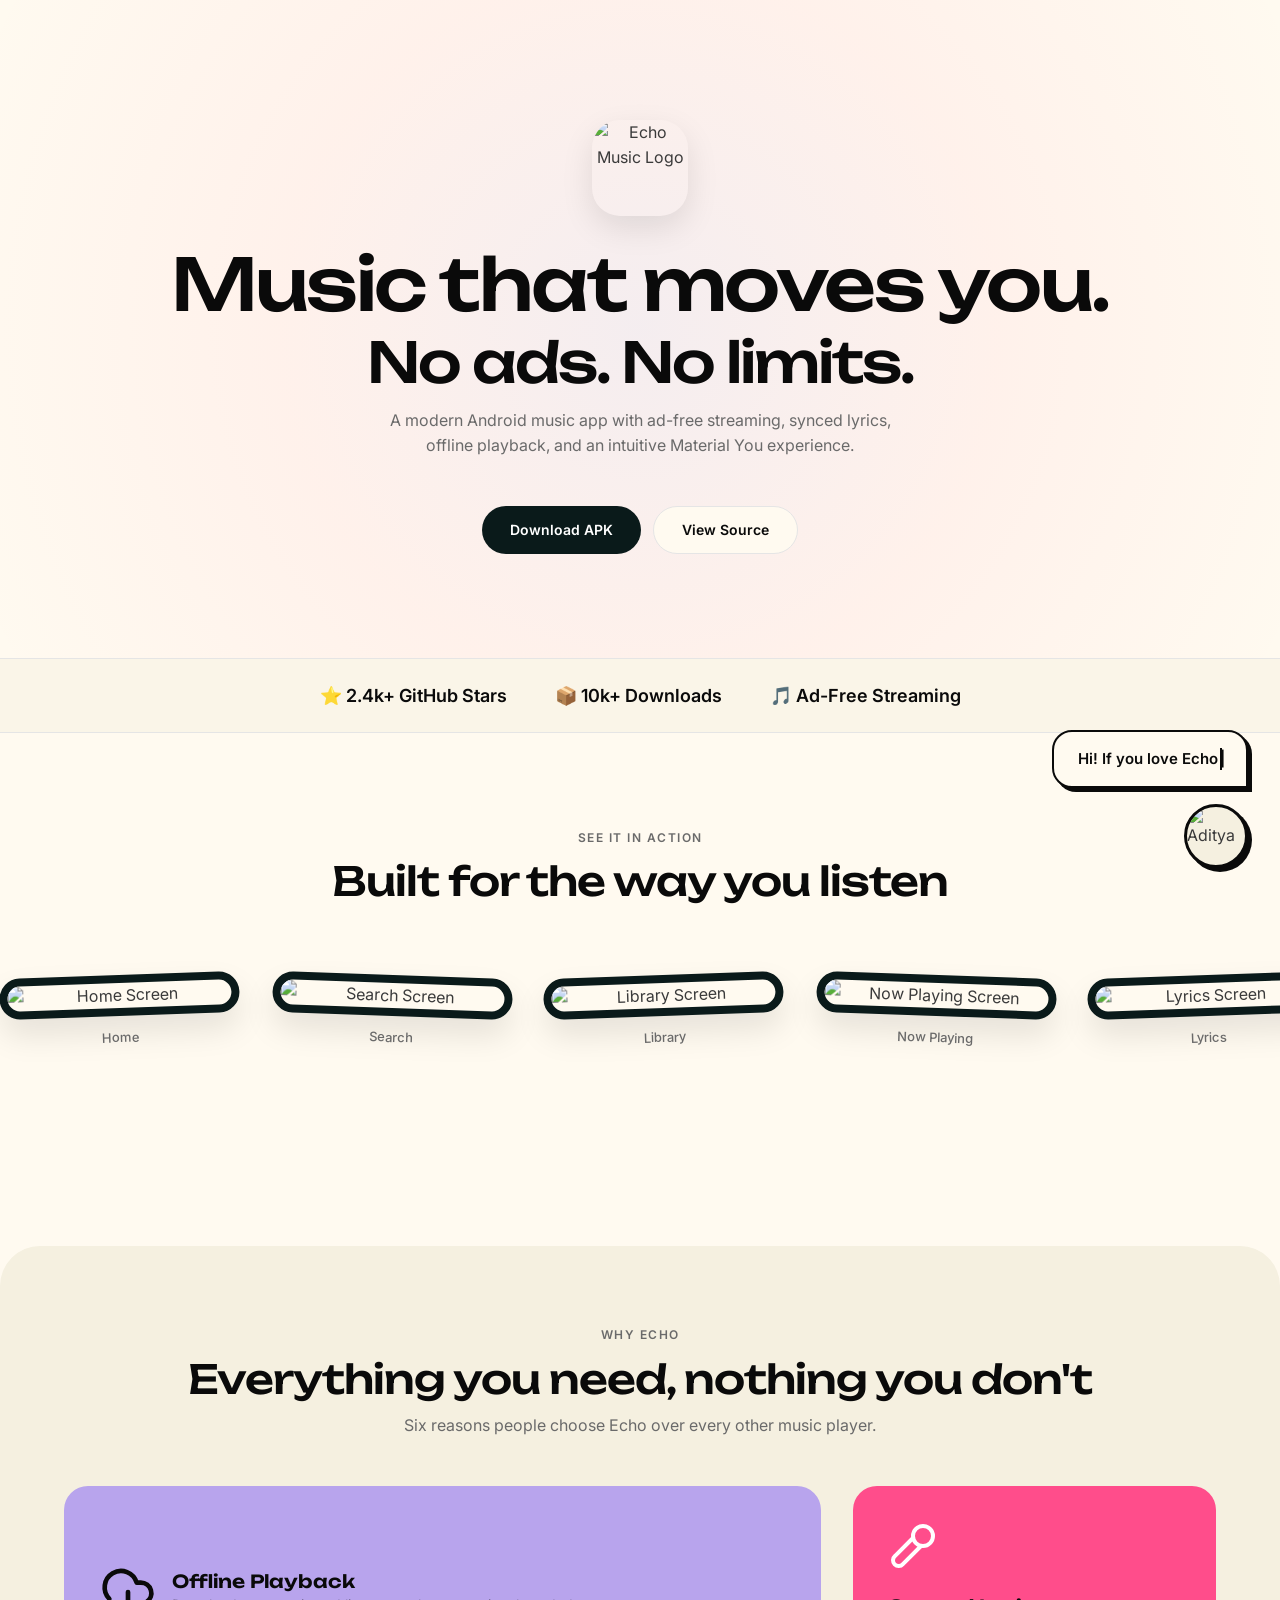
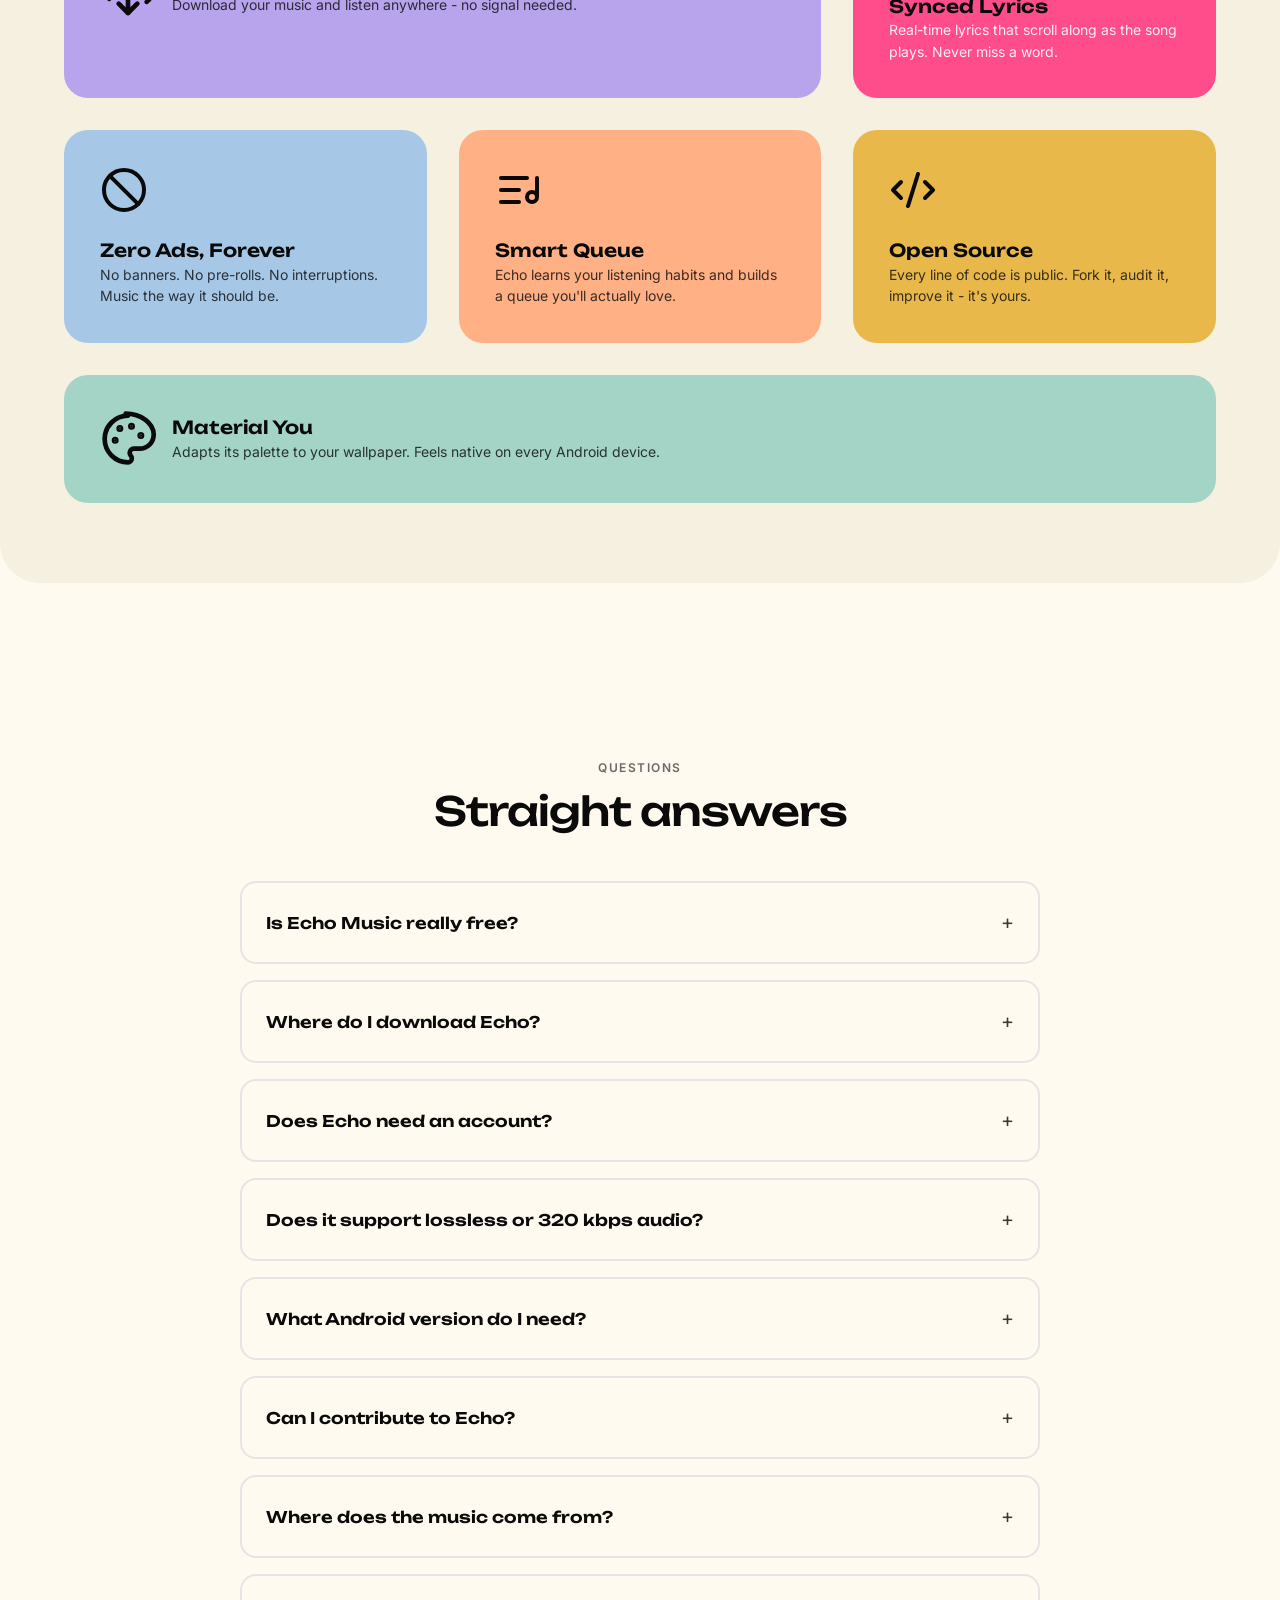
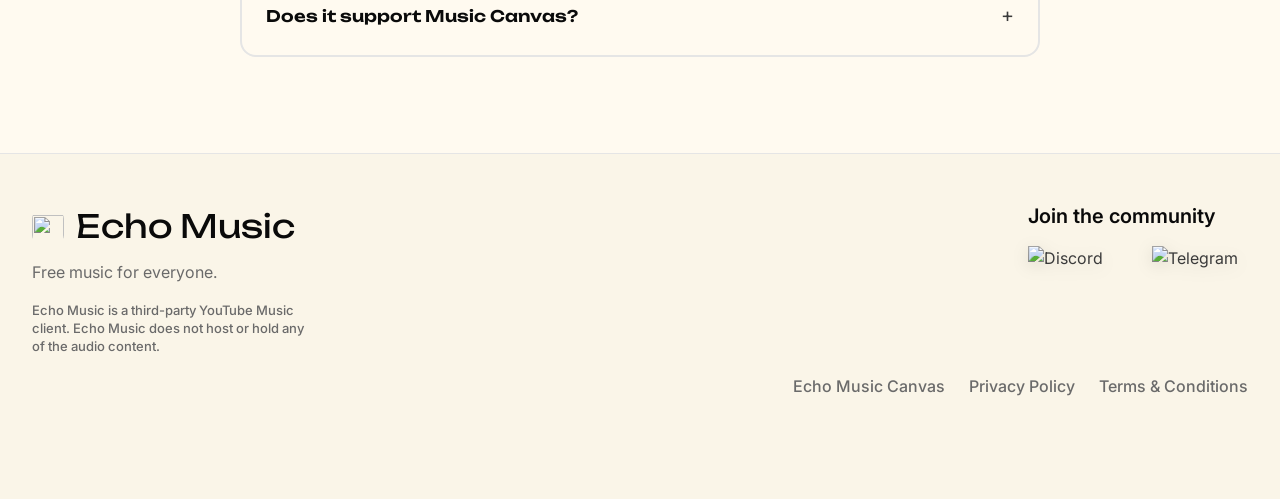
==== commit 9760bbae: "Update index.html" ====
--- a/index.html
+++ b/index.html
@@ -1,809 +1,1238 @@
 <!DOCTYPE html>
 <html lang="en">
-  <head>
-    <meta charset="UTF-8" />
-    <meta name="viewport" content="width=device-width, initial-scale=1.0" />
-
-    <title>Echo Music - Free Ad-Free Music Streaming App | Download APK</title>
-    <meta
-      name="title"
-      content="Echo Music - Free Ad-Free Music Streaming App | Download APK"
-    />
-    <meta
-      name="description"
-      content="Echo Music is a free, ad-free music streaming app for Android. Stream music from YouTube Music without ads. Download the APK now for seamless music experience."
-    />
-    <meta
-      name="keywords"
-      content="Echo Music, music streaming, ad-free music, YouTube Music, Android app, free music, music player, download APK, open source music app"
-    />
-    <meta name="author" content="iad1tya" />
-    <meta name="robots" content="index, follow" />
-    <meta name="language" content="English" />
-    <meta name="revisit-after" content="7 days" />
-
-    <meta property="og:type" content="website" />
-    <meta property="og:url" content="https://echomusic.fun/" />
-    <meta
-      property="og:title"
-      content="Echo Music - Free Ad-Free Music Streaming App"
-    />
-    <meta
-      property="og:description"
-      content="Stream music from YouTube Music without ads. Free, open-source Android music app with high-quality audio and seamless playback."
-    />
-    <meta
-      property="og:image"
-      content="https://echomusic.fun/Assets/graph.png"
-    />
-    <meta property="og:image:width" content="1200" />
-    <meta property="og:image:height" content="630" />
-    <meta property="og:site_name" content="Echo Music" />
-    <meta property="og:locale" content="en_US" />
-
-    <meta property="twitter:card" content="summary_large_image" />
-    <meta property="twitter:url" content="https://echomusic.fun/" />
-    <meta
-      property="twitter:title"
-      content="Echo Music - Free Ad-Free Music Streaming App"
-    />
-    <meta
-      property="twitter:description"
-      content="Stream music from YouTube Music without ads. Free, open-source Android music app with high-quality audio and seamless playback."
-    />
-    <meta
-      property="twitter:image"
-      content="https://echomusic.fun/Assets/graph.png"
-    />
-    <meta property="twitter:creator" content="@iad1tya" />
-    <meta property="twitter:site" content="@iad1tya" />
-
-    <meta name="theme-color" content="#000000" />
-    <meta name="msapplication-TileColor" content="#000000" />
-    <meta name="apple-mobile-web-app-capable" content="yes" />
-    <meta name="apple-mobile-web-app-status-bar-style" content="black" />
-    <meta name="apple-mobile-web-app-title" content="Echo Music" />
-
-    <link rel="canonical" href="https://echomusic.fun/" />
-
-    <link
-      rel="sitemap"
-      type="application/xml"
-      href="https://echomusic.fun/sitemap.xml"
-    />
-
-    <link rel="icon" type="image/png" sizes="32x32" href="Assets/echo.png" />
-    <link rel="icon" type="image/png" sizes="16x16" href="Assets/echo.png" />
-    <link rel="apple-touch-icon" href="Assets/echo.png" />
-
-    <link rel="stylesheet" href="styles.css" />
-    <link rel="preconnect" href="https://fonts.googleapis.com" />
-    <link rel="preconnect" href="https://fonts.gstatic.com" crossorigin />
-    <link
-      href="https://fonts.googleapis.com/css2?family=Zalando+Sans+Expanded:wght@400;500;600;700;800;900&display=swap"
-      rel="stylesheet"
-    />
-
-    <script type="application/ld+json">
-      {
-        "@context": "https://schema.org",
-        "@type": "SoftwareApplication",
-        "name": "Echo Music",
-        "description": "Free, ad-free music streaming app for Android with YouTube Music integration",
-        "url": "https://echomusic.fun/",
-        "applicationCategory": "MusicApplication",
-        "operatingSystem": "Android",
-        "offers": {
-          "@type": "Offer",
-          "price": "0",
-          "priceCurrency": "USD"
-        },
-        "author": {
-          "@type": "Person",
-          "name": "iad1tya",
-          "url": "https://github.com/iad1tya"
-        },
-        "publisher": {
-          "@type": "Organization",
-          "name": "Echo Music",
-          "url": "https://echomusic.fun/"
-        },
-        "downloadUrl": "https://github.com/iad1tya/Echo-Music/releases/download/v2.0.1/Echo-v2.0.1-Universal.apk",
-        "softwareVersion": "1.7",
-        "datePublished": "2024-01-01",
-        "dateModified": "2025-09-25",
-        "license": "https://github.com/iad1tya/Echo-Music/blob/main/LICENSE",
-        "keywords": "music streaming, ad-free music, YouTube Music, Android app, free music, music player",
-        "screenshot": "https://echomusic.fun/Assets/graph.png",
-        "aggregateRating": {
-          "@type": "AggregateRating",
-          "ratingValue": "4.8",
-          "ratingCount": "69"
-        }
-      }
-    </script>
-
-    <script type="application/ld+json">
-      {
-        "@context": "https://schema.org",
-        "@type": "Organization",
-        "name": "Echo Music",
-        "url": "https://echomusic.fun/",
-        "logo": "https://echomusic.fun/Assets/graph.png",
-        "description": "Free, ad-free music streaming app for Android",
-        "founder": {
-          "@type": "Person",
-          "name": "iad1tya",
-          "url": "https://github.com/iad1tya"
-        },
-        "sameAs": [
-          "https://github.com/iad1tya/Echo-Music",
-          "https://discord.com/invite/EcfV3AxH5c",
-          "https://buymeacoffee.com/iad1tya"
-        ],
-        "contactPoint": {
-          "@type": "ContactPoint",
-          "email": "hello@echomusic.fun",
-          "contactType": "customer service"
-        }
-      }
-    </script>
-
-    <script type="application/ld+json">
-      {
-        "@context": "https://schema.org",
-        "@type": "WebSite",
-        "name": "Echo Music",
-        "url": "https://echomusic.fun/",
-        "potentialAction": {
-          "@type": "SearchAction",
-          "target": {
-            "@type": "EntryPoint",
-            "urlTemplate": "https://echomusic.fun/?q={search_term_string}"
-          },
-          "query-input": "required name=search_term_string"
-        }
-      }
-    </script>
-
-    <script type="application/ld+json">
-      {
-        "@context": "https://schema.org",
-        "@type": "ItemList",
-        "itemListElement": [
-          {
-            "@type": "SiteNavigationElement",
-            "position": 1,
-            "name": "Download",
-            "description": "Download Echo Music APK for Android",
-            "url": "https://echomusic.fun/download"
-          },
-          {
-            "@type": "SiteNavigationElement",
-            "position": 2,
-            "name": "Features",
-            "description": "Explore Echo Music features",
-            "url": "https://echomusic.fun/#features"
-          },
-          {
-            "@type": "SiteNavigationElement",
-            "position": 3,
-            "name": "FAQ",
-            "description": "Frequently asked questions",
-            "url": "https://echomusic.fun/#faq"
-          },
-          {
-            "@type": "SiteNavigationElement",
-            "position": 4,
-            "name": "Contact",
-            "description": "Get in touch with us",
-            "url": "https://echomusic.fun/p/contact"
-          }
-        ]
-      }
-    </script>
-  </head>
-  <body>
+<head>
+  <meta charset="UTF-8">
+  <meta name="viewport" content="width=device-width, initial-scale=1.0">
+  <title>Echo Music - Free Open-Source Music for Android</title>
+  <meta name="description" content="Echo is a free, open-source Android music app with ad-free streaming, synced lyrics, offline playback, and Material You design. No account needed.">
+  <meta name="keywords" content="Echo Music, open source music player, free android music app, no ads music, youtube music alternative">
+  
+  <meta property="og:type" content="website">
+  <meta property="og:url" content="https://echomusic.fun/">
+  <meta property="og:title" content="Echo Music - Free Open-Source Music for Android">
+  <meta property="og:description" content="A modern Android music app with ad-free streaming, synced lyrics, offline playback, and an intuitive Material You experience.">
+  <meta property="og:image" content="https://echomusic.fun/graph.png">
+
+  <meta name="twitter:card" content="summary">
+  <meta name="twitter:url" content="https://echomusic.fun/">
+  <meta name="twitter:title" content="Echo Music - Free Open-Source Music for Android">
+  <meta name="twitter:description" content="A modern Android music app with ad-free streaming, synced lyrics, offline playback, and an intuitive Material You experience.">
+  <meta name="twitter:image" content="https://echomusic.fun/graph.png">
+
+  <link rel="preconnect" href="https://fonts.googleapis.com">
+  <link rel="preconnect" href="https://fonts.gstatic.com" crossorigin>
+  <link href="https://fonts.googleapis.com/css2?family=Inter:wght@400;500;600&family=Unbounded:wght@400;500;700&display=swap" rel="stylesheet">
+  <link rel="icon" href="./assets/Echo.png">
+  <style>
+    :root {
+      --canvas: #fffaf0;
+      --surface-soft: #faf5e8;
+      --surface-card: #f5f0e0;
+      --surface-dark: #0a1a1a;
+      --ink: #0a0a0a;
+      --body: #3a3a3a;
+      --muted: #6a6a6a;
+      --hairline: #e5e5e5;
+      
+      --accent-violet: #b8a4ed;
+      --accent-pink: #ff4d8b;
+      --accent-sky: #a7c7e7;
+      --accent-peach: #ffb084;
+      --accent-ochre: #e8b94a;
+      --accent-mint: #a4d4c5;
+
+      --space-xxs: 4px;
+      --space-xs: 8px;
+      --space-sm: 12px;
+      --space-md: 16px;
+      --space-lg: 24px;
+      --space-xl: 32px;
+      --space-xxl: 48px;
+      --space-section: 96px;
+
+      --radius-xs: 6px;
+      --radius-sm: 8px;
+      --radius-md: 12px;
+      --radius-lg: 16px;
+      --radius-xl: 24px;
+      --radius-pill: 9999px;
+    }
+
+    * {
+      box-sizing: border-box;
+      margin: 0;
+      padding: 0;
+    }
+
+    body {
+      background-color: var(--canvas);
+      color: var(--body);
+      font-family: 'Inter', sans-serif;
+      -webkit-font-smoothing: antialiased;
+      line-height: 1.55;
+      overflow-x: hidden;
+    }
+
+    
+    h1, h2, h3, .display-font {
+      font-family: 'Unbounded', sans-serif;
+      color: var(--ink);
+    }
+    
+    .display-xl { font-size: 72px; font-weight: 500; letter-spacing: -2.5px; line-height: 1.0; }
+    .display-lg { font-size: 56px; font-weight: 500; letter-spacing: -2px; line-height: 1.05; }
+    .display-md { font-size: 40px; font-weight: 500; letter-spacing: -1px; line-height: 1.1; }
+    .display-sm { font-size: 32px; font-weight: 500; letter-spacing: -0.5px; line-height: 1.15; }
+    .title-lg { font-size: 24px; font-weight: 600; line-height: 1.3; }
+    .title-md { font-size: 18px; font-weight: 600; line-height: 1.4; }
+    .title-sm { font-size: 16px; font-weight: 600; line-height: 1.4; color: var(--ink); }
+    .body-md { font-size: 16px; font-weight: 400; line-height: 1.55; }
+    .body-sm { font-size: 14px; font-weight: 400; line-height: 1.55; }
+    .caption { font-size: 13px; font-weight: 500; line-height: 1.4; }
+    .caption-uppercase { font-size: 12px; font-weight: 600; letter-spacing: 1.5px; text-transform: uppercase; }
+    
+    a {
+      text-decoration: none;
+      color: inherit;
+    }
+
+    .container {
+      max-width: 1280px;
+      margin: 0 auto;
+      padding: 0 var(--space-xl);
+    }
+
+    
+    .ripple {
+      position: relative;
+      overflow: hidden;
+    }
+    .ripple-span {
+      position: absolute;
+      border-radius: 50%;
+      transform: scale(0);
+      animation: ripple 0.6s linear;
+      background-color: rgba(255, 255, 255, 0.3);
+      pointer-events: none;
+    }
+    .btn-secondary .ripple-span {
+      background-color: rgba(0, 0, 0, 0.1);
+    }
+    @keyframes ripple {
+      to {
+        transform: scale(4);
+        opacity: 0;
+      }
+    }
+
+    
+    .btn {
+      display: inline-flex;
+      align-items: center;
+      justify-content: center;
+      font-size: 14px;
+      font-weight: 600;
+      line-height: 1.0;
+      border-radius: var(--radius-pill);
+      height: 48px;
+      padding: 0 28px;
+      cursor: pointer;
+      transition: transform 0.2s cubic-bezier(0.4, 0, 0.2, 1), box-shadow 0.2s cubic-bezier(0.4, 0, 0.2, 1), background-color 0.2s ease;
+      text-decoration: none;
+      user-select: none;
+      -webkit-tap-highlight-color: transparent;
+    }
+
+    .btn-primary {
+      background-color: var(--surface-dark);
+      color: #fff;
+      border: none;
+    }
+
+    .btn-secondary {
+      background-color: var(--canvas);
+      color: var(--ink);
+      border: 1px solid var(--hairline);
+    }
+
+    
+    nav {
+      position: fixed;
+      top: 0;
+      left: 0;
+      width: 100%;
+      background-color: rgba(255, 250, 240, 0.9);
+      backdrop-filter: blur(12px);
+      -webkit-backdrop-filter: blur(12px);
+      z-index: 100;
+      transform: translateY(-100%);
+      transition: transform 0.3s cubic-bezier(0.4, 0, 0.2, 1), border-bottom 0.3s ease;
+      border-bottom: 1px solid transparent;
+    }
+    nav.visible {
+      transform: translateY(0);
+      border-bottom: 1px solid var(--hairline);
+    }
+    .nav-inner {
+      display: flex;
+      justify-content: space-between;
+      align-items: center;
+      height: 72px;
+    }
+    .nav-logo {
+      display: flex;
+      align-items: center;
+      gap: 12px;
+      font-size: 20px;
+      font-weight: 600;
+      color: var(--ink);
+    }
+    .nav-logo-img {
+      width: 32px;
+      height: 32px;
+      border-radius: 8px;
+    }
+    .nav-links {
+      display: flex;
+      align-items: center;
+    }
+
+    
+    .hero {
+      position: relative;
+      padding-top: 120px;
+      padding-bottom: 80px;
+      text-align: center;
+      overflow: hidden;
+      z-index: 1;
+    }
+    .hero::before {
+      content: '';
+      position: absolute;
+      top: -50%;
+      left: -50%;
+      width: 200%;
+      height: 200%;
+      background: radial-gradient(circle at 50% 50%, rgba(184, 164, 237, 0.15) 0%, rgba(255, 77, 139, 0.05) 25%, transparent 50%);
+      z-index: -1;
+      animation: rotate-gradient 20s linear infinite;
+      pointer-events: none;
+    }
+    @keyframes rotate-gradient {
+      0% { transform: rotate(0deg); }
+      100% { transform: rotate(360deg); }
+    }
+    
+    @keyframes float {
+      0% { transform: translateY(0px); }
+      50% { transform: translateY(-10px); }
+      100% { transform: translateY(0px); }
+    }
+    .hero-logo {
+      width: 96px;
+      height: 96px;
+      margin: 0 auto var(--space-xl);
+      border-radius: 28px;
+      box-shadow: 0 12px 32px rgba(0,0,0,0.1);
+      animation: float 6s ease-in-out infinite;
+      display: block;
+    }
+    .hero h1 {
+      margin-bottom: var(--space-md);
+    }
+    .hero-sub {
+      color: var(--muted);
+      max-width: 520px;
+      margin: 0 auto var(--space-xxl);
+    }
+    .hero-ctas {
+      display: flex;
+      gap: var(--space-sm);
+      justify-content: center;
+      margin-bottom: var(--space-lg);
+    }
+
+    
+    .ticker {
+      background-color: var(--surface-soft);
+      border-top: 1px solid var(--hairline);
+      border-bottom: 1px solid var(--hairline);
+      padding: var(--space-lg) 0;
+    }
+    .ticker-inner {
+      display: flex;
+      justify-content: center;
+      gap: var(--space-xxl);
+      flex-wrap: wrap;
+    }
+    .ticker-item {
+      color: var(--ink);
+    }
+
+    
+    .screenshots {
+      padding: var(--space-section) 0;
+      text-align: center;
+      overflow: hidden;
+    }
+    .screenshots-header {
+      margin-bottom: var(--space-xxl);
+    }
+    .screenshots-label {
+      color: var(--muted);
+      margin-bottom: var(--space-sm);
+    }
+    .screenshots-title {
+      color: var(--ink);
+    }
+    
+    .scroll-strip-wrapper {
+      display: flex;
+      overflow: hidden;
+      width: 100vw;
+      position: relative;
+      left: 50%;
+      right: 50%;
+      margin-left: -50vw;
+      margin-right: -50vw;
+      gap: var(--space-xl);
+      padding: 24px 0; 
+    }
+    .marquee-group {
+      display: flex;
+      flex-shrink: 0;
+      gap: var(--space-xl);
+      align-items: center;
+      justify-content: space-around;
+      min-width: 100%;
+      animation: scroll-x 40s linear infinite;
+    }
+    .scroll-strip-wrapper:hover .marquee-group {
+      animation-play-state: paused;
+    }
+    @keyframes scroll-x {
+      from { transform: translateX(0); }
+      to { transform: translateX(calc(-100% - var(--space-xl))); }
+    }
+    
+    .phone-mockup-wrapper {
+      flex-shrink: 0;
+      display: flex;
+      flex-direction: column;
+      align-items: center;
+      gap: var(--space-sm);
+      transition: transform 0.4s cubic-bezier(0.175, 0.885, 0.32, 1.275);
+      cursor: pointer;
+    }
+    .phone-mockup-wrapper:nth-child(even) {
+      transform: rotate(2deg);
+    }
+    .phone-mockup-wrapper:nth-child(odd) {
+      transform: rotate(-2deg);
+    }
+    .phone-mockup {
+      width: 240px;
+      height: auto;
+      object-fit: cover;
+      border-radius: 24px;
+      border: 8px solid var(--surface-dark);
+      background-color: var(--canvas);
+      box-shadow: 0 16px 32px rgba(0,0,0,0.1);
+      display: block;
+    }
+
+    
+    .features {
+      background-color: var(--surface-card); 
+      padding: 80px 64px;
+      border-radius: 40px;
+      margin-top: 80px;
+      margin-bottom: 80px;
+      text-align: center;
+    }
+    .features-header {
+      margin-bottom: var(--space-xxl);
+    }
+    .features-grid {
+      display: grid;
+      grid-template-columns: repeat(3, 1fr);
+      gap: var(--space-xl);
+      text-align: left;
+    }
+    .feature-card {
+      border-radius: var(--radius-xl);
+      padding: 36px;
+      display: flex;
+      flex-direction: column;
+      gap: var(--space-md);
+      opacity: 0;
+      transform: translateY(40px) scale(0.95);
+      transition: opacity 0.8s cubic-bezier(0.22, 1, 0.36, 1), transform 0.8s cubic-bezier(0.22, 1, 0.36, 1), box-shadow 0.4s ease;
+      position: relative;
+      overflow: hidden;
+    }
+    
+    
+    .col-span-2 { grid-column: span 2; }
+    .col-span-3 { grid-column: span 3; }
+    .feature-card.flex-row {
+      flex-direction: row;
+      align-items: center;
+    }
+    .feature-card.flex-row .feature-icon-svg {
+      margin-bottom: 0;
+      flex-shrink: 0;
+      width: 56px;
+      height: 56px;
+    }
+
+    .feature-card.visible {
+      opacity: 1;
+      transform: translateY(0) scale(1);
+    }
+    .feature-icon-svg {
+      width: 48px;
+      height: 48px;
+      margin-bottom: var(--space-xs);
+    }
+    
+    .feature-card-1 { background-color: var(--accent-violet); color: var(--ink); }
+    .feature-card-2 { background-color: var(--accent-pink); color: #fff; }
+    .feature-card-3 { background-color: var(--accent-sky); color: var(--ink); }
+    .feature-card-4 { background-color: var(--accent-peach); color: var(--ink); }
+    .feature-card-5 { background-color: var(--accent-ochre); color: var(--ink); }
+    .feature-card-6 { background-color: var(--accent-mint); color: var(--ink); }
+
+    .feature-card-1 .feature-body, .feature-card-3 .feature-body, .feature-card-4 .feature-body, .feature-card-5 .feature-body, .feature-card-6 .feature-body {
+      color: rgba(10, 10, 10, 0.8);
+    }
+    .feature-card-2 .feature-body {
+      color: rgba(255, 255, 255, 0.9);
+    }
+
+    
+    .faq {
+      padding: var(--space-section) 0;
+      max-width: 800px;
+      margin: 0 auto;
+      text-align: center;
+    }
+    .faq-header {
+      margin-bottom: var(--space-xxl);
+    }
+    .faq-list {
+      display: flex;
+      flex-direction: column;
+      gap: var(--space-md);
+      text-align: left;
+    }
+    .faq-item {
+      background-color: var(--canvas);
+      border: 2px solid var(--hairline);
+      border-radius: var(--radius-lg);
+      overflow: hidden;
+      transition: all 0.3s ease;
+      opacity: 0;
+      transform: translateY(20px);
+    }
+    .faq-item:hover {
+      border-color: #d0c8b0;
+    }
+    .faq-item.visible {
+      opacity: 1;
+      transform: translateY(0);
+      transition: opacity 0.6s ease, transform 0.6s ease, border-color 0.3s ease;
+    }
+    .faq-item.open {
+      background-color: var(--surface-soft);
+      box-shadow: 0 12px 32px rgba(0,0,0,0.05);
+      border-color: var(--ink);
+    }
+    .faq-question {
+      padding: var(--space-lg);
+      display: flex;
+      justify-content: space-between;
+      align-items: center;
+      cursor: pointer;
+      user-select: none;
+      -webkit-tap-highlight-color: transparent;
+    }
+    .faq-icon {
+      font-size: 20px;
+      transition: transform 0.3s cubic-bezier(0.4, 0, 0.2, 1);
+    }
+    .faq-item.open .faq-icon {
+      transform: rotate(180deg);
+    }
+    .faq-answer {
+      max-height: 0;
+      overflow: hidden;
+      transition: max-height 0.4s cubic-bezier(0.4, 0, 0.2, 1), padding 0.4s cubic-bezier(0.4, 0, 0.2, 1);
+      padding: 0 var(--space-lg);
+      color: var(--body);
+    }
+    .faq-item.open .faq-answer {
+      padding-bottom: var(--space-lg);
+    }
+
+    
+    footer {
+      background-color: var(--surface-soft);
+      border-top: 1px solid var(--hairline);
+      padding: 48px 0;
+      padding-bottom: 100px;
+    }
+    .footer-grid {
+      display: grid;
+      grid-template-columns: 1fr 1fr;
+      gap: var(--space-xl);
+      align-items: flex-start;
+    }
+    .footer-col-right {
+      display: flex;
+      flex-direction: column;
+      align-items: flex-end;
+    }
+    .footer-nav {
+      display: flex;
+      gap: 24px;
+      flex-wrap: wrap;
+      justify-content: flex-end;
+    }
+    .footer-logo {
+      display: flex;
+      align-items: center;
+      font-size: 32px;
+      color: var(--ink);
+      margin-bottom: var(--space-xs);
+    }
+    .footer-logo img {
+      width: 32px;
+      height: 32px;
+      border-radius: 8px;
+      margin-right: 12px;
+    }
+    .footer-tagline {
+      color: var(--muted);
+      font-size: 16px;
+    }
+    .footer-link {
+      color: var(--muted);
+      text-decoration: none;
+      transition: color 0.2s ease;
+      font-size: 16px;
+      font-weight: 500;
+    }
+    .social-links {
+      display: flex;
+      gap: 28px;
+    }
+    .social-icon-link {
+      display: inline-block;
+      transition: transform 0.3s cubic-bezier(0.175, 0.885, 0.32, 1.275), filter 0.3s ease;
+      filter: drop-shadow(0 4px 8px rgba(0,0,0,0.1));
+    }
+    .social-icon-link img {
+      width: 96px;
+      height: 96px;
+      object-fit: contain;
+      display: block;
+    }
+
+    
+    .support-fab {
+      position: fixed;
+      bottom: 32px;
+      right: 32px;
+      z-index: 1000;
+      display: flex;
+      flex-direction: column;
+      align-items: flex-end;
+      gap: 16px;
+      text-decoration: none;
+    }
+    .support-msg-bubble {
+      background-color: var(--canvas); 
+      color: var(--ink);
+      border: 2px solid var(--ink);
+      box-shadow: 4px 4px 0px var(--ink);
+      padding: 16px 24px;
+      border-radius: 20px 20px 0 20px;
+      font-size: 15px;
+      font-weight: 600;
+      max-width: 260px;
+      opacity: 0;
+      transform: translateY(10px) scale(0.9);
+      transition: opacity 0.4s ease, transform 0.4s ease;
+      pointer-events: none;
+      line-height: 1.5;
+    }
+    .support-msg-bubble.show {
+      opacity: 1;
+      transform: translateY(0) scale(1);
+    }
+    .cursor {
+      display: inline-block;
+      width: 2px;
+      background-color: var(--ink);
+      margin-left: 2px;
+      animation: blink 1s step-end infinite;
+    }
+    @keyframes blink { 50% { opacity: 0; } }
+
+    .support-btn {
+      width: 64px;
+      height: 64px;
+      border-radius: 50%;
+      border: 3px solid var(--ink);
+      box-shadow: 4px 4px 0px var(--ink);
+      transition: transform 0.2s ease, box-shadow 0.2s ease;
+      overflow: hidden;
+      background: var(--surface-card);
+      display: flex;
+      align-items: center;
+      justify-content: center;
+    }
+    .support-btn img {
+      width: 100%;
+      height: 100%;
+      object-fit: cover;
+      display: block;
+    }
+    
+    @media (hover: hover) {
+      .btn-primary:hover {
+        transform: translateY(-2px);
+        box-shadow: 4px 4px 0px var(--ink);
+      }
+      .btn-secondary:hover {
+        background-color: var(--surface-soft);
+      }
+      .phone-mockup-wrapper:hover {
+        transform: rotate(0deg) translateY(-12px) scale(1.05);
+        z-index: 10;
+      }
+      .feature-card.visible:hover {
+        transform: translateY(-4px) scale(1.02);
+        box-shadow: 0 20px 40px rgba(0,0,0,0.08);
+        z-index: 1;
+      }
+      .footer-link:hover {
+        text-decoration: underline;
+        color: var(--ink);
+      }
+      .support-fab:hover .support-btn {
+        transform: translateY(-4px);
+        box-shadow: 6px 6px 0px var(--ink);
+      }
+      .social-icon-link:hover {
+        transform: translateY(-8px) scale(1.15) rotate(5deg);
+        filter: drop-shadow(0 12px 24px rgba(0,0,0,0.15));
+      }
+      .social-icon-link:nth-child(even):hover {
+        transform: translateY(-8px) scale(1.15) rotate(-5deg);
+      }
+    }
+
+    
+    @media (max-width: 1024px) {
+      .features-grid {
+        grid-template-columns: repeat(2, 1fr);
+      }
+      .col-span-3 { grid-column: span 2; }
+      .display-xl { font-size: 56px; }
+      .display-lg { font-size: 48px; }
+      .display-md { font-size: 32px; }
+      .footer-grid {
+        grid-template-columns: 1fr 1fr;
+      }
+      .footer-col-right {
+        align-items: flex-start;
+      }
+      .footer-nav {
+        justify-content: flex-start;
+      }
+    }
+
+    @media (max-width: 768px) {
+      .container {
+        padding: 0 16px;
+      }
+      .nav-inner {
+        height: 60px;
+      }
+      .nav-logo {
+        font-size: 18px;
+      }
+      .nav-logo-img {
+        width: 28px;
+        height: 28px;
+      }
+      .hero {
+        padding-top: 80px;
+        padding-bottom: 40px;
+      }
+      .screenshots, .faq {
+        padding: 64px 0;
+      }
+      .screenshots-header, .features-header, .faq-header {
+        margin-bottom: 32px;
+      }
+      .ticker {
+        padding: 24px 0;
+      }
+      .display-xl { font-size: 40px; letter-spacing: -1px; }
+      .display-lg { font-size: 32px; letter-spacing: -0.5px; }
+      .hero-ctas {
+        flex-direction: column;
+        align-items: center;
+      }
+      .btn {
+        width: 100%;
+        max-width: 280px;
+      }
+      .ticker-inner {
+        gap: var(--space-lg);
+      }
+      .scroll-strip-wrapper {
+        gap: var(--space-lg);
+        padding: 16px 0;
+      }
+      .marquee-group {
+        gap: var(--space-lg);
+      }
+      .phone-mockup {
+        width: 180px;
+      }
+      
+      .features {
+        padding: 40px 24px;
+        border-radius: 24px;
+        margin-top: 40px;
+        margin-bottom: 40px;
+      }
+      .features-grid {
+        grid-template-columns: repeat(2, 1fr);
+        gap: 16px;
+      }
+      .col-span-2, .col-span-3 {
+        grid-column: span 2;
+      }
+      .feature-card {
+        padding: 20px 16px;
+        gap: 12px;
+      }
+      .feature-card.flex-row {
+        flex-direction: column;
+        align-items: flex-start;
+      }
+      .feature-card.flex-row .feature-icon-svg, .feature-card .feature-icon-svg {
+        width: 32px;
+        height: 32px;
+        margin-bottom: 0;
+      }
+      .feature-card .title-md {
+        font-size: 16px;
+      }
+      .feature-card .body-sm {
+        font-size: 13px;
+        line-height: 1.4;
+      }
+      
+      footer {
+        padding: 48px 0;
+        padding-bottom: 140px;
+      }
+      .footer-grid {
+        grid-template-columns: 1fr;
+        text-align: center;
+        gap: 48px;
+      }
+      .footer-logo {
+        justify-content: center;
+      }
+      .footer-col-right {
+        align-items: center;
+        gap: 32px;
+      }
+      .footer-nav {
+        justify-content: center;
+        gap: 16px;
+      }
+      .support-fab {
+        bottom: 24px;
+        right: 24px;
+      }
+    }
+
+    @media (prefers-reduced-motion: reduce) {
+      *, *::before, *::after {
+        animation-duration: 0.01ms !important;
+        animation-iteration-count: 1 !important;
+        transition-duration: 0.01ms !important;
+        scroll-behavior: auto !important;
+      }
+      .feature-card, .faq-item {
+        opacity: 1 !important;
+        transform: none !important;
+      }
+    }
+  </style>
+</head>
+<body>
+
+  
+  <nav id="navbar">
+    <div class="container nav-inner">
+      <a href="#" class="nav-logo display-font">
+        <img src="./assets/Echo.png" alt="" class="nav-logo-img">
+        Echo Music
+      </a>
+      <div class="nav-links">
+        <a href="https://github.com/EchoMusicApp/Echo-Music/releases/latest" class="btn btn-primary ripple btn-download" style="height: 40px; padding: 0 20px; max-width: max-content;">Download</a>
+      </div>
+    </div>
+  </nav>
+
+  <header class="hero container">
+    <img src="./assets/Echo.png" alt="Echo Music Logo" class="hero-logo">
+    <h1 class="display-xl">Music that moves you.<br><span class="display-lg">No ads. No limits.</span></h1>
+    <p class="hero-sub body-md">
+      A modern Android music app with ad-free streaming, synced lyrics, offline playback, and an intuitive Material You experience.
+    </p>
+    <div class="hero-ctas">
+      <a href="https://github.com/EchoMusicApp/Echo-Music/releases/latest" class="btn btn-primary ripple btn-download">Download APK</a>
+      <a href="https://github.com/EchoMusicApp/Echo-Music" class="btn btn-secondary ripple">View Source</a>
+    </div>
+  </header>
+
+  <section class="ticker">
+    <div class="container ticker-inner">
+      <div class="ticker-item title-md" id="stat-stars">⭐ 2.4k+ GitHub Stars</div>
+      <div class="ticker-item title-md" id="stat-downloads">📦 10k+ Downloads</div>
+      <div class="ticker-item title-md">🎵 Ad-Free Streaming</div>
+    </div>
+  </section>
+
+  <section class="screenshots">
+    <div class="container screenshots-header">
+      <p class="screenshots-label caption-uppercase">SEE IT IN ACTION</p>
+      <h2 class="screenshots-title display-md">Built for the way you listen</h2>
+    </div>
+    <div class="scroll-strip-wrapper">
+      
+      <div class="marquee-group">
+        <div class="phone-mockup-wrapper">
+          <img src="./assets/Screenshot/HomePage.png" class="phone-mockup" alt="Home Screen">
+          <p class="caption" style="color: var(--muted)">Home</p>
+        </div>
+        <div class="phone-mockup-wrapper">
+          <img src="./assets/Screenshot/SearchPage.png" class="phone-mockup" alt="Search Screen">
+          <p class="caption" style="color: var(--muted)">Search</p>
+        </div>
+        <div class="phone-mockup-wrapper">
+          <img src="./assets/Screenshot/LibraryPage.png" class="phone-mockup" alt="Library Screen">
+          <p class="caption" style="color: var(--muted)">Library</p>
+        </div>
+        <div class="phone-mockup-wrapper">
+          <img src="./assets/Screenshot/MusicPage.png" class="phone-mockup" alt="Now Playing Screen">
+          <p class="caption" style="color: var(--muted)">Now Playing</p>
+        </div>
+        <div class="phone-mockup-wrapper">
+          <img src="./assets/Screenshot/Lyrics.png" class="phone-mockup" alt="Lyrics Screen">
+          <p class="caption" style="color: var(--muted)">Lyrics</p>
+        </div>
+        <div class="phone-mockup-wrapper">
+          <img src="./assets/Screenshot/MusicRecognition.png" class="phone-mockup" alt="Music Recognition Screen">
+          <p class="caption" style="color: var(--muted)">Recognition</p>
+        </div>
+      </div>
+      
+      <div class="marquee-group">
+        <div class="phone-mockup-wrapper">
+          <img src="./assets/Screenshot/HomePage.png" class="phone-mockup" alt="Home Screen">
+          <p class="caption" style="color: var(--muted)">Home</p>
+        </div>
+        <div class="phone-mockup-wrapper">
+          <img src="./assets/Screenshot/SearchPage.png" class="phone-mockup" alt="Search Screen">
+          <p class="caption" style="color: var(--muted)">Search</p>
+        </div>
+        <div class="phone-mockup-wrapper">
+          <img src="./assets/Screenshot/LibraryPage.png" class="phone-mockup" alt="Library Screen">
+          <p class="caption" style="color: var(--muted)">Library</p>
+        </div>
+        <div class="phone-mockup-wrapper">
+          <img src="./assets/Screenshot/MusicPage.png" class="phone-mockup" alt="Now Playing Screen">
+          <p class="caption" style="color: var(--muted)">Now Playing</p>
+        </div>
+        <div class="phone-mockup-wrapper">
+          <img src="./assets/Screenshot/Lyrics.png" class="phone-mockup" alt="Lyrics Screen">
+          <p class="caption" style="color: var(--muted)">Lyrics</p>
+        </div>
+        <div class="phone-mockup-wrapper">
+          <img src="./assets/Screenshot/MusicRecognition.png" class="phone-mockup" alt="Music Recognition Screen">
+          <p class="caption" style="color: var(--muted)">Recognition</p>
+        </div>
+      </div>
+    </div>
+  </section>
+
+  <section class="features container">
+    <div class="features-header">
+      <p class="caption-uppercase" style="color: var(--muted); margin-bottom: var(--space-sm);">WHY ECHO</p>
+      <h2 class="display-md" style="color: var(--ink); margin-bottom: var(--space-sm);">Everything you need, nothing you don't</h2>
+      <p class="body-md" style="color: var(--muted); max-width: 540px; margin: 0 auto;">Six reasons people choose Echo over every other music player.</p>
+    </div>
+    <div class="features-grid">
+      <div class="feature-card feature-card-1 col-span-2 flex-row">
+        <svg class="feature-icon-svg" xmlns="http://www.w3.org/2000/svg" viewBox="0 0 24 24" fill="none" stroke="currentColor" stroke-width="2" stroke-linecap="round" stroke-linejoin="round"><path d="M4 14.899A7 7 0 1 1 15.71 8h1.79a4.5 4.5 0 0 1 2.5 8.242"/><path d="M12 12v9"/><path d="m8 17 4 4 4-4"/></svg>
+        <div class="feature-content">
+          <h3 class="title-md">Offline Playback</h3>
+          <p class="body-sm feature-body">Download your music and listen anywhere - no signal needed.</p>
+        </div>
+      </div>
+      <div class="feature-card feature-card-2">
+        <svg class="feature-icon-svg" xmlns="http://www.w3.org/2000/svg" viewBox="0 0 24 24" fill="none" stroke="currentColor" stroke-width="2" stroke-linecap="round" stroke-linejoin="round"><path d="m12 8-9.04 9.06a2.82 2.82 0 1 0 3.98 3.98L16 12"/><circle cx="17" cy="7" r="5"/></svg>
+        <div class="feature-content">
+          <h3 class="title-md">Synced Lyrics</h3>
+          <p class="body-sm feature-body">Real-time lyrics that scroll along as the song plays. Never miss a word.</p>
+        </div>
+      </div>
+      <div class="feature-card feature-card-3">
+        <svg class="feature-icon-svg" xmlns="http://www.w3.org/2000/svg" viewBox="0 0 24 24" fill="none" stroke="currentColor" stroke-width="2" stroke-linecap="round" stroke-linejoin="round"><circle cx="12" cy="12" r="10"/><path d="m4.9 4.9 14.2 14.2"/></svg>
+        <div class="feature-content">
+          <h3 class="title-md">Zero Ads, Forever</h3>
+          <p class="body-sm feature-body">No banners. No pre-rolls. No interruptions. Music the way it should be.</p>
+        </div>
+      </div>
+      <div class="feature-card feature-card-4">
+        <svg class="feature-icon-svg" xmlns="http://www.w3.org/2000/svg" viewBox="0 0 24 24" fill="none" stroke="currentColor" stroke-width="2" stroke-linecap="round" stroke-linejoin="round"><path d="M21 15V6"/><path d="M18.5 18a2.5 2.5 0 1 0 0-5 2.5 2.5 0 0 0 0 5Z"/><path d="M12 12H3"/><path d="M16 6H3"/><path d="M12 18H3"/></svg>
+        <div class="feature-content">
+          <h3 class="title-md">Smart Queue</h3>
+          <p class="body-sm feature-body">Echo learns your listening habits and builds a queue you'll actually love.</p>
+        </div>
+      </div>
+      <div class="feature-card feature-card-5">
+        <svg class="feature-icon-svg" xmlns="http://www.w3.org/2000/svg" viewBox="0 0 24 24" fill="none" stroke="currentColor" stroke-width="2" stroke-linecap="round" stroke-linejoin="round"><path d="m18 16 4-4-4-4"/><path d="m6 8-4 4 4 4"/><path d="m14.5 4-5 16"/></svg>
+        <div class="feature-content">
+          <h3 class="title-md">Open Source</h3>
+          <p class="body-sm feature-body">Every line of code is public. Fork it, audit it, improve it - it's yours.</p>
+        </div>
+      </div>
+      <div class="feature-card feature-card-6 col-span-3 flex-row">
+        <svg class="feature-icon-svg" xmlns="http://www.w3.org/2000/svg" viewBox="0 0 24 24" fill="none" stroke="currentColor" stroke-width="2" stroke-linecap="round" stroke-linejoin="round"><circle cx="13.5" cy="6.5" r=".5" fill="currentColor"/><circle cx="17.5" cy="10.5" r=".5" fill="currentColor"/><circle cx="8.5" cy="7.5" r=".5" fill="currentColor"/><circle cx="6.5" cy="12.5" r=".5" fill="currentColor"/><path d="M12 2C6.5 2 2 6.5 2 12s4.5 10 10 10c.926 0 1.648-.746 1.648-1.688 0-.437-.18-.836-.437-1.124-.298-.336-.498-.78-.498-1.272 0-.986.79-1.786 1.768-1.786H17c3.31 0 6-2.69 6-6 0-4.97-5.37-9-12-9Z"/></svg>
+        <div class="feature-content">
+          <h3 class="title-md">Material You</h3>
+          <p class="body-sm feature-body">Adapts its palette to your wallpaper. Feels native on every Android device.</p>
+        </div>
+      </div>
+    </div>
+  </section>
+
+  <section class="faq">
+    <div class="faq-header">
+      <p class="caption-uppercase" style="color: var(--muted); margin-bottom: var(--space-sm);">QUESTIONS</p>
+      <h2 class="display-md" style="color: var(--ink);">Straight answers</h2>
+    </div>
+    <div class="faq-list">
+      <div class="faq-item">
+        <div class="faq-question">
+          <h3 class="title-sm">Is Echo Music really free?</h3>
+          <span class="faq-icon">+</span>
+        </div>
+        <div class="faq-answer">
+          <p class="body-md">Yes, completely. Echo has no paid tiers, no ads, and no subscription. It's open-source software supported by the community.</p>
+        </div>
+      </div>
+      <div class="faq-item">
+        <div class="faq-question">
+          <h3 class="title-sm">Where do I download Echo?</h3>
+          <span class="faq-icon">+</span>
+        </div>
+        <div class="faq-answer">
+          <p class="body-md">Echo is distributed through GitHub Releases. Tap the Download button above to go directly to the latest APK.</p>
+        </div>
+      </div>
+      <div class="faq-item">
+        <div class="faq-question">
+          <h3 class="title-sm">Does Echo need an account?</h3>
+          <span class="faq-icon">+</span>
+        </div>
+        <div class="faq-answer">
+          <p class="body-md">No account, no sign-up, no tracking. Open the app and play.</p>
+        </div>
+      </div>
+      <div class="faq-item">
+        <div class="faq-question">
+          <h3 class="title-sm">Does it support lossless or 320 kbps audio?</h3>
+          <span class="faq-icon">+</span>
+        </div>
+        <div class="faq-answer">
+          <p class="body-md">Currently, Echo Music streams audio directly from its sources. Lossless audio and 320 kbps high-bitrate streaming are not supported at this time.</p>
+        </div>
+      </div>
+      <div class="faq-item">
+        <div class="faq-question">
+          <h3 class="title-sm">What Android version do I need?</h3>
+          <span class="faq-icon">+</span>
+        </div>
+        <div class="faq-answer">
+          <p class="body-md">Echo runs on Android 6.0 (Marshmallow) and above.</p>
+        </div>
+      </div>
+      <div class="faq-item">
+        <div class="faq-question">
+          <h3 class="title-sm">Can I contribute to Echo?</h3>
+          <span class="faq-icon">+</span>
+        </div>
+        <div class="faq-answer">
+          <p class="body-md">Absolutely. Head to github.com/EchoMusicApp/Echo-Music to open issues, submit PRs, or suggest features. All contributors are welcome.</p>
+        </div>
+      </div>
+      <div class="faq-item">
+        <div class="faq-question">
+          <h3 class="title-sm">Where does the music come from?</h3>
+          <span class="faq-icon">+</span>
+        </div>
+        <div class="faq-answer">
+          <p class="body-md">Echo Music is a third-party YouTube Music client. It provides a customized app experience, but Echo Music itself does not host, own, or hold any of the songs.</p>
+        </div>
+      </div>
+      <div class="faq-item">
+        <div class="faq-question">
+          <h3 class="title-sm">Does it support Music Canvas?</h3>
+          <span class="faq-icon">+</span>
+        </div>
+        <div class="faq-answer">
+          <p class="body-md">Yes, Canvas for the music is also available! The number of supported tracks is currently limited, but it will increase over time. For more details, visit <a href="https://canvas.echomusic.fun" target="_blank" rel="noopener noreferrer" style="text-decoration: underline; color: var(--ink);">canvas.echomusic.fun</a>.</p>
+        </div>
+      </div>
+    </div>
+  </section>
+
+  <footer>
     <div class="container">
-      <header class="header" role="banner">
-        <div class="logo" aria-label="Echo Music Logo">Echo</div>
-      </header>
-
-      <main class="main-content" role="main">
-        <section class="left-content" aria-labelledby="main-title">
-          <h1 class="main-title" id="main-title">Enjoy the Music</h1>
-          <p class="subtitle">Completely Adfree</p>
-        </section>
-
-        <div class="phone-container">
-          <div class="phone-mockup">
-            <div class="phone-screen">
-              <img
-                src="Assets/Screenshot/sc_1.png"
-                alt="Echo App Screenshot 1"
-                class="screenshot active"
-              />
-              <img
-                src="Assets/Screenshot/sc_2.png"
-                alt="Echo App Screenshot 2"
-                class="screenshot"
-              />
-              <img
-                src="Assets/Screenshot/sc_3.png"
-                alt="Echo App Screenshot 3"
-                class="screenshot"
-              />
-              <img
-                src="Assets/Screenshot/sc_4.png"
-                alt="Echo App Screenshot 4"
-                class="screenshot"
-              />
-              <img
-                src="Assets/Screenshot/sc_5.png"
-                alt="Echo App Screenshot 5"
-                class="screenshot"
-              />
-            </div>
+      <div class="footer-grid">
+        <div class="footer-col-left">
+          <div class="footer-logo display-font">
+             <img src="./assets/Echo.png" alt="">
+             Echo Music
           </div>
-        </div>
-
-        <div class="right-content">
-          <div class="mobile-phone-container">
-            <div class="mobile-phone-mockup">
-              <div class="mobile-phone-screen">
-                <img
-                  src="Assets/Screenshot/sc_1.png"
-                  alt="Echo Music App Screenshot - Main Interface"
-                  class="mobile-screenshot active"
-                />
-                <img
-                  src="Assets/Screenshot/sc_2.png"
-                  alt="Echo Music App Screenshot - Main Interface"
-                  class="mobile-screenshot"
-                />
-                <img
-                  src="Assets/Screenshot/sc_3.png"
-                  alt="Echo Music App Screenshot - Main Interface"
-                  class="mobile-screenshot"
-                />
-                <img
-                  src="Assets/Screenshot/sc_4.png"
-                  alt="Echo Music App Screenshot - Main Interface"
-                  class="mobile-screenshot"
-                />
-                <img
-                  src="Assets/Screenshot/sc_5.png"
-                  alt="Echo Music App Screenshot - Main Interface"
-                  class="mobile-screenshot"
-                />
-              </div>
-            </div>
+          <div class="footer-tagline body-sm">Free music for everyone.</div>
+          <div class="footer-disclaimer caption" style="margin-top: 16px; color: var(--muted); max-width: 280px; line-height: 1.4;">
+            Echo Music is a third-party YouTube Music client. Echo Music does not host or hold any of the audio content.
           </div>
-
-          <div class="qr-code">
-            <img src="Assets/Downloads/qr-code.png" alt="QR Code" />
-          </div>
-          <div class="download-buttons">
-            <a
-              href="download.html"
-              class="download-btn google-play"
-              aria-label="Download Echo Music"
-            >
-              <img
-                src="Assets/Downloads/downloads.png"
-                alt="Download icon"
-                class="btn-icon"
-              />
-              <span class="btn-content">
-                <span class="btn-text">Download Now</span>
-                <span class="btn-download-count" aria-live="polite"
-                  >Loading total downloads...</span
-                >
-              </span>
-            </a>
-
-            <div class="or-text">or</div>
-
-            <div class="icon-links">
-              <a href="https://github.com/EchoMusicApp" class="icon-link" aria-label="GitHub">
-                <img src="Assets/Downloads/github.png" alt="GitHub" class="icon-img github-img" />
+        </div>
+        <div class="footer-col-right">
+          <div class="footer-community">
+            <div class="title-sm" style="margin-bottom: 16px; color: var(--ink); font-size: 20px;">Join the community</div>
+            <div class="social-links">
+              <a href="https://discord.com/invite/EcfV3AxH5c" target="_blank" rel="noopener noreferrer" class="social-icon-link">
+                <img src="./assets/Discord.png" alt="Discord">
               </a>
-
-              <a href="obtainium.html" class="icon-link" aria-label="Obtainium">
-                <img src="Assets/obtainium.png" alt="Obtainium" class="icon-img" />
+              <a href="https://t.me/EchoMusicApp" target="_blank" rel="noopener noreferrer" class="social-icon-link">
+                <img src="./assets/telegram.png" alt="Telegram">
               </a>
             </div>
           </div>
-        </div>
-      </main>
-
-
-      <section
-        class="features-section"
-        id="features"
-        role="region"
-        aria-labelledby="features-title"
-      >
-        <div class="features-container">
-          <div class="features-header">
-            <h2 class="features-title" id="features-title">
-              Why Choose Echo Music?
-            </h2>
-            <p class="features-subtitle">
-              Experience music like never before with our powerful features
-            </p>
+          <div class="footer-nav nav-link" style="margin-top: 32px;">
+            <a href="https://canvas.echomusic.fun" class="footer-link" target="_blank" rel="noopener noreferrer">Echo Music Canvas</a>
+            <a href="privacy.html" class="footer-link">Privacy Policy</a>
+            <a href="terms.html" class="footer-link">Terms & Conditions</a>
           </div>
-
-          <div class="features-categories">
-
-            <div class="feature-category">
-              <h3 class="feature-category-title">Getting Started</h3>
-              <div class="features-grid">
-                <div class="feature-card">
-                  <h3 class="feature-title">Import from Spotify</h3>
-                  <p class="feature-description">Bring your playlists and tracks over with ease.</p>
-                </div>
-                <div class="feature-card">
-                  <h3 class="feature-title">Podcast Support</h3>
-                  <p class="feature-description">Listen to podcasts alongside your music library.</p>
-                </div>
-                <div class="feature-card">
-                  <h3 class="feature-title">Local Media Support</h3>
-                  <p class="feature-description">Play music stored directly on your device.</p>
-                </div>
-                <div class="feature-card">
-                  <h3 class="feature-title">Auto Data Migration</h3>
-                  <p class="feature-description">Seamlessly move existing app data to the new version.</p>
-                </div>
-                <div class="feature-card">
-                  <h3 class="feature-title">Android Dynamic Island</h3>
-                  <p class="feature-description">Enhanced playback notifications on supported devices.</p>
-                </div>
-              </div>
-            </div>
-
-            <div class="feature-category">
-              <h3 class="feature-category-title">Streaming &amp; Playback</h3>
-              <div class="features-grid">
-                <div class="feature-card">
-                  <h3 class="feature-title">Ad-Free</h3>
-                  <p class="feature-description">Stream without interruptions.</p>
-                </div>
-                <div class="feature-card">
-                  <h3 class="feature-title">Seamless Playback</h3>
-                  <p class="feature-description">Switch effortlessly between audio-only and video modes.</p>
-                </div>
-                <div class="feature-card">
-                  <h3 class="feature-title">Background Playback</h3>
-                  <p class="feature-description">Listen while using other apps or with the screen off.</p>
-                </div>
-                <div class="feature-card">
-                  <h3 class="feature-title">Offline Mode</h3>
-                  <p class="feature-description">Download tracks, albums, and playlists via a dedicated download manager.</p>
-                </div>
-                <div class="feature-card">
-                  <h3 class="feature-title">Crossfade</h3>
-                  <p class="feature-description">Smooth transitions between tracks.</p>
-                </div>
-                <div class="feature-card">
-                  <h3 class="feature-title">Canvas Animations</h3>
-                  <p class="feature-description">Visual animations while playing music.</p>
-                </div>
-                <div class="feature-card">
-                  <h3 class="feature-title">Vertical Ambient Mode</h3>
-                  <p class="feature-description">Immersive ambient visuals during playback.</p>
-                </div>
-                <div class="feature-card">
-                  <h3 class="feature-title">Listen Together</h3>
-                  <p class="feature-description">Listen Together feature allows users to sync music in real time, similar to Spotify Jam.</p>
-                </div>
-              </div>
-            </div>
-
-            <div class="feature-category">
-              <h3 class="feature-category-title">Discovery &amp; Echo Find</h3>
-              <div class="features-grid">
-                <div class="feature-card">
-                  <h3 class="feature-title">Echo Find</h3>
-                  <p class="feature-description">Identify songs playing around you using advanced audio recognition.</p>
-                </div>
-                <div class="feature-card">
-                  <h3 class="feature-title">Smart Recommendations</h3>
-                  <p class="feature-description">Personalized suggestions based on your listening history.</p>
-                </div>
-                <div class="feature-card">
-                  <h3 class="feature-title">Comprehensive Browsing</h3>
-                  <p class="feature-description">Explore Charts, Podcasts, Moods, and Genres.</p>
-                </div>
-              </div>
-            </div>
-
-            <div class="feature-category">
-              <h3 class="feature-category-title">Lyrics</h3>
-              <div class="features-grid">
-                <div class="feature-card">
-                  <h3 class="feature-title">Multiple Lyrics Animations</h3>
-                  <p class="feature-description">Choose from various lyric display styles.</p>
-                </div>
-                <div class="feature-card">
-                  <h3 class="feature-title">Word-by-Word Lyrics</h3>
-                  <p class="feature-description">Precise per-word synchronization.</p>
-                </div>
-                <div class="feature-card">
-                  <h3 class="feature-title">Lyrics+</h3>
-                  <p class="feature-description">New lyrics provider for improved accuracy and coverage.</p>
-                </div>
-                <div class="feature-card">
-                  <h3 class="feature-title">AI Lyrics Translation</h3>
-                  <p class="feature-description">Built-in Google Translate integration for any language.</p>
-                </div>
-              </div>
-            </div>
-
-            <div class="feature-category">
-              <h3 class="feature-category-title">Integrations</h3>
-              <div class="features-grid">
-                <div class="feature-card">
-                  <h3 class="feature-title">Discord Integration</h3>
-                  <p class="feature-description">Show what you're listening to on Discord.</p>
-                </div>
-                <div class="feature-card">
-                  <h3 class="feature-title">Last.fm Integration</h3>
-                  <p class="feature-description">Scrobble your plays automatically.</p>
-                </div>
-                <div class="feature-card">
-                  <h3 class="feature-title">Music Sharing via Odesli</h3>
-                  <p class="feature-description">Share songs as Song.link for cross-platform listening.</p>
-                </div>
-                <div class="feature-card">
-                  <h3 class="feature-title">Set as Ringtone</h3>
-                  <p class="feature-description">Directly set any song as your device ringtone.</p>
-                </div>
-              </div>
-            </div>
-
-            <div class="feature-category">
-              <h3 class="feature-category-title">Smart Playback</h3>
-              <div class="features-grid">
-                <div class="feature-card">
-                  <h3 class="feature-title">Pause on Mute</h3>
-                  <p class="feature-description">Auto-pause when your device is muted.</p>
-                </div>
-                <div class="feature-card">
-                  <h3 class="feature-title">Resume on Bluetooth Connect</h3>
-                  <p class="feature-description">Playback resumes when buds or headphones reconnect.</p>
-                </div>
-                <div class="feature-card">
-                  <h3 class="feature-title">Keep Screen On</h3>
-                  <p class="feature-description">Prevent screen sleep while music is playing.</p>
-                </div>
-                <div class="feature-card">
-                  <h3 class="feature-title">TTS Song Announcements</h3>
-                  <p class="feature-description">Hear the song title and artist read aloud on track change.</p>
-                </div>
-                <div class="feature-card">
-                  <h3 class="feature-title">Music Haptics</h3>
-                  <p class="feature-description">Tactile vibration feedback synced to the beat.</p>
-                </div>
-              </div>
-            </div>
-
-            <div class="feature-category">
-              <h3 class="feature-category-title">Customization</h3>
-              <div class="features-grid">
-                <div class="feature-card">
-                  <h3 class="feature-title">UI Density Scale</h3>
-                  <p class="feature-description">Adjust interface spacing to your preference.</p>
-                </div>
-                <div class="feature-card">
-                  <h3 class="feature-title">High Refresh Rate Support</h3>
-                  <p class="feature-description">Smoother UI and animations on supported displays.</p>
-                </div>
-                <div class="feature-card">
-                  <h3 class="feature-title">Hide Player Thumbnail</h3>
-                  <p class="feature-description">Keep the player minimal without album art.</p>
-                </div>
-                <div class="feature-card">
-                  <h3 class="feature-title">Crop Album Art</h3>
-                  <p class="feature-description">Adjust album art display to fit your style.</p>
-                </div>
-                <div class="feature-card">
-                  <h3 class="feature-title">Hide Video Songs</h3>
-                  <p class="feature-description">Filter out video content from your feed.</p>
-                </div>
-                <div class="feature-card">
-                  <h3 class="feature-title">Hide YouTube Shorts</h3>
-                  <p class="feature-description">Keep Shorts out of your music browsing.</p>
-                </div>
-              </div>
-            </div>
-
-          </div>
-        </div>
-      </section>
-
-
-      <section
-        class="faq-section"
-        id="faq"
-        role="region"
-        aria-labelledby="faq-title"
-      >
-        <div class="faq-container">
-          <div class="faq-header">
-            <h2 class="faq-title" id="faq-title">Frequently Asked Questions</h2>
-            <p class="faq-subtitle">
-              Everything you need to know about Echo Music
-            </p>
-          </div>
-
-          <div class="faq-list">
-            <div class="faq-item">
-              <div class="faq-question">
-                <h3>Is Echo Music really free?</h3>
-                <span class="faq-toggle">+</span>
-              </div>
-              <div class="faq-answer">
-                <p>
-                  Yes! Echo Music is completely free and open-source. Download
-                  Echo Music APK without any subscription fees, premium tiers,
-                  or hidden costs. Echo Music offers unlimited music streaming
-                  without any restrictions - completely free Echo Music app.
-                </p>
-              </div>
-            </div>
-
-            <div class="faq-item">
-              <div class="faq-question">
-                <h3>Is Echo Music APK safe to download?</h3>
-                <span class="faq-toggle">+</span>
-              </div>
-              <div class="faq-answer">
-                <p>
-                  Echo Music APK files are completely safe and built from
-                  open-source code. Download Echo Music from official
-                  <a
-                    href="https://github.com/iad1tya/Echo-Music"
-                    style="color: #ffffff; text-decoration: underline"
-                    >GitHub releases</a
-                  >
-                  where the source code is publicly available for review. Echo
-                  Music is a trusted music streaming app with no malicious code.
-                </p>
-              </div>
-            </div>
-
-            <div class="faq-item">
-              <div class="faq-question">
-                <h3>Do I need a YouTube Music subscription?</h3>
-                <span class="faq-toggle">+</span>
-              </div>
-              <div class="faq-answer">
-                <p>
-                  No! Echo Music streams music directly from YouTube Music's
-                  free tier. You don't need any paid subscriptions to
-                  use the app. The app bypasses ads and provides additional
-                  features like offline playback and synced lyrics.
-                </p>
-              </div>
-            </div>
-
-            <div class="faq-item">
-              <div class="faq-question">
-                <h3>What Android versions are supported?</h3>
-                <span class="faq-toggle">+</span>
-              </div>
-              <div class="faq-answer">
-                <p>
-                  Echo Music supports Android 5.0 (API level 21) and above. This
-                  covers most Android devices from 2014 onwards. The app is
-                  optimized for modern Android versions but maintains
-                  compatibility with older devices.
-                </p>
-              </div>
-            </div>
-
-            <div class="faq-item">
-              <div class="faq-question">
-                <h3>Can I download music for offline listening?</h3>
-                <span class="faq-toggle">+</span>
-              </div>
-              <div class="faq-answer">
-                <p>
-                  Yes! Echo Music supports offline playback. You can download
-                  songs, albums, and playlists to listen without an internet
-                  connection. Downloaded content is stored locally on your
-                  device and can be managed through the app's download manager.
-                </p>
-              </div>
-            </div>
-
-            <div class="faq-item">
-              <div class="faq-question">
-                <h3>How do I report bugs or request features?</h3>
-                <span class="faq-toggle">+</span>
-              </div>
-              <div class="faq-answer">
-                <p>
-                  You can report bugs and request features through our
-                  <a
-                    href="https://github.com/iad1tya/Echo-Music/issues"
-                    style="color: #ffffff; text-decoration: underline"
-                    >GitHub Issues page</a
-                  >
-                  to create new issues for bug reports and feature requests.
-                </p>
-              </div>
-            </div>
-
-            <div class="faq-item">
-              <div class="faq-question">
-                <h3>Can I contribute to Echo Music development?</h3>
-                <span class="faq-toggle">+</span>
-              </div>
-              <div class="faq-answer">
-                <p>
-                  Absolutely! Echo Music is open-source and welcomes
-                  contributions. You can contribute by fixing bugs, adding
-                  features, improving documentation, or helping with
-                  translations. Check out our
-                  <a
-                    href="https://github.com/iad1tya/Echo-Music"
-                    style="color: #ffffff; text-decoration: underline"
-                    >GitHub repository</a
-                  >
-                  for more information on how to get started.
-                </p>
-              </div>
-            </div>
-          </div>
-        </div>
-      </section>
-
-
-      <footer class="footer" role="contentinfo">
-        <div class="footer-container">
-          <div class="footer-content">
-            <div class="footer-section">
-              <h3 class="footer-title">Echo Music</h3>
-              <p class="footer-description">
-                The ultimate free music streaming app with ad-free experience,
-                high-quality audio, and seamless integration with YouTube Music.
-              </p>
-              <div class="footer-buttons">
-                                <a
-                  href="https://discord.com/invite/EcfV3AxH5c"
-                  class="footer-btn"
-                >
-                  <img
-                    src="Assets/buttons/discord-button.png"
-                    alt="Discord"
-                    class="btn-image"
-                  />
-                </a>
-                                <a
-                  href="https://t.me/EchoMusicApp"
-                  class="footer-btn"
-                >
-                  <img
-                    src="Assets/buttons/telegram.png"
-                    alt="Telegram"
-                    class="btn-image"
-                  />
-                </a>
-                                <a href="https://buymeacoffee.com/iad1tya" class="footer-btn">
-                  <img
-                    src="Assets/buttons/bmac.webp"
-                    alt="Buy Me a Coffee"
-                    class="btn-image"
-                  />
-                </a>
-
-                <a href="https://patreon.com/iad1tya" class="footer-btn">
-                  <img
-                    src="Assets/buttons/patreon3.png"
-                    alt="Patreon"
-                    class="btn-image"
-                  />
-                </a>
-
-              </div>
-              
-            </div>
-
-            <div class="footer-section">
-              <h4 class="footer-subtitle">Quick Links</h4>
-              <ul class="footer-links">
-                <li><a href="#features">Features</a></li>
-                <li><a href="#faq">FAQ</a></li>
-                <li><a href="p/privacy-policy.html">Privacy Policy</a></li>
-                <li><a href="p/toc.html">Terms of Service</a></li>
-                <li><a href="p/contact.html">Contact</a></li>
-              </ul>
-              <div class="footer-pixelsphere-wrap">
-                <a href="https://pixelsphere.app" target="_blank" rel="noopener noreferrer">
-                  <img src="Assets/PixelSphere.png" alt="PixelSphere" class="footer-pixelsphere" />
-                </a>
-                <p class="footer-privacy-text">Built with &amp; for Privacy.</p>
-              </div>
-            </div>
-          </div>
-
-          <div class="footer-bottom"></div>
-        </div>
-      </footer>
-
-      <video class="mobile-bg-video" autoplay muted loop playsinline>
-        <source src="Assets/smartphone_bg.mp4" type="video/mp4" />
-      </video>
-
-      <div class="background-gif">
-        <img src="Assets/echo.gif" alt="Echo Music Background" class="bg-gif" />
-      </div>
-
-      <!-- Download Options Modal -->
-      <div id="download-modal" class="modal" aria-hidden="true">
-        <div class="modal-content">
-          <span class="close-modal">&times;</span>
-          <h2>Select Platform</h2>
-          <p class="modal-subtitle">Choose your device to start downloading</p>
-          <div class="platform-options">
-            <a href="https://echomusic.fun/download" class="platform-btn android">
-              <img src="Assets/icons/android.png" alt="Android" />
-               <div class="platform-info">
-                <span class="platform-name">Android</span>
-                <span class="platform-status">Download Now</span>
-              </div>
-            </a>
-            <a href="https://github.com/EchoMusicApp/Echo-Music-Desktop/releases/download/v1.0/EchoMusic.exe" class="platform-btn windows">
-              <img src="Assets/icons/windows.png" alt="Windows" />
-              <div class="platform-info">
-                <span class="platform-name">Windows</span>
-                <span class="platform-status">Download Now</span>
-              </div>
-            </a>
-            <a href="https://github.com/EchoMusicApp/Echo-Music-Desktop/releases/download/v1.0/EchoMusic.dmg" class="platform-btn mac">
-              <img src="Assets/icons/mac-os-logo.png" alt="Mac" />
-              <div class="platform-info">
-                <span class="platform-name">MacOS</span>
-                <span class="platform-status">Download Now</span>
-              </div>
-            </a>
-            <a href="#" class="platform-btn linux" id="linux-btn">
-              <img src="Assets/icons/linux-platform.png" alt="Linux" />
-              <div class="platform-info">
-                <span class="platform-name">Linux</span>
-                <span class="platform-status">Select Format</span>
-              </div>
-            </a>
-          </div>
-
-          <div class="linux-options">
-            <div class="linux-header">
-                <h3>Select Linux Format</h3>
-            </div>
-            
-            <div class="linux-formats">
-                <a href="https://github.com/EchoMusicApp/Echo-Music-Desktop/releases/download/v1.0/EchoMusic.AppImage" class="linux-format-btn">
-                    <span class="format-name">AppImage</span>
-                    <span class="format-type">Universal</span>
-                </a>
-                
-                <a href="https://github.com/EchoMusicApp/Echo-Music-Desktop/releases/download/v1.0/EchoMusic.deb" class="linux-format-btn">
-                    <span class="format-name">Deb</span>
-                    <span class="format-type">Ubuntu/Debian</span>
-                </a>
-                
-                <a href="https://github.com/EchoMusicApp/Echo-Music-Desktop/releases/download/v1.0/EchoMusic.rpm" class="linux-format-btn">
-                    <span class="format-name">RPM</span>
-                    <span class="format-type">Fedora/Red Hat</span>
-                </a>
-            </div>
-          </div>
         </div>
       </div>
     </div>
-
-    <script src="script.js"></script>
-      </body>
+  </footer>
+
+  
+  <a href="https://support.iad1tya.cyou" target="_blank" rel="noopener noreferrer" class="support-fab" id="support-fab">
+    <div class="support-msg-bubble">
+      <span id="typewriter-text"></span><span class="cursor">|</span>
+    </div>
+    <div class="support-btn">
+      <img src="https://github.com/iad1tya.png" alt="Aditya" class="support-avatar">
+    </div>
+  </a>
+
+  <script>
+
+    const navbar = document.getElementById('navbar');
+    window.addEventListener('scroll', () => {
+      const currentScrollY = window.scrollY;
+      if (currentScrollY > 150) {
+        navbar.classList.add('visible');
+      } else {
+        navbar.classList.remove('visible');
+      }
+
+      const fabBubble = document.querySelector('.support-msg-bubble');
+      if (currentScrollY > 50) {
+        if (fabBubble) fabBubble.classList.add('show');
+        if (typeof startTypeWriter === 'function') startTypeWriter();
+      } else {
+        if (fabBubble) fabBubble.classList.remove('show');
+      }
+    }, {passive: true});
+
+    async function fetchLiveStats() {
+      try {
+        const repoRes = await fetch('https://api.github.com/repos/EchoMusicApp/Echo-Music');
+        if (repoRes.ok) {
+          const repoData = await repoRes.json();
+          const starsEl = document.getElementById('stat-stars');
+          if(starsEl) starsEl.innerHTML = `⭐ ${repoData.stargazers_count.toLocaleString()} GitHub Stars`;
+        }
+
+        const relRes = await fetch('https://api.github.com/repos/EchoMusicApp/Echo-Music/releases/latest');
+        if (relRes.ok) {
+          const relData = await relRes.json();
+          let dls = 0;
+          let apkUrl = relData.html_url;
+          relData.assets.forEach(a => {
+            dls += a.download_count;
+            if (a.name.endsWith('.apk')) apkUrl = a.browser_download_url;
+          });
+
+          if (dls > 0) {
+            const dlEl = document.getElementById('stat-downloads');
+            if(dlEl) dlEl.innerHTML = `📦 ${dls.toLocaleString()}+ Downloads`;
+          }
+          
+          document.querySelectorAll('.btn-download').forEach(btn => {
+            if(apkUrl) btn.href = apkUrl;
+          });
+        }
+      } catch (e) {
+        console.warn("Could not fetch live stats", e);
+      }
+    }
+    fetchLiveStats();
+
+    function createRipple(event) {
+      const button = event.currentTarget;
+      const circle = document.createElement("span");
+      const diameter = Math.max(button.clientWidth, button.clientHeight);
+      const radius = diameter / 2;
+
+      let x, y;
+      if (event.touches && event.touches.length > 0) {
+        x = event.touches[0].clientX - button.getBoundingClientRect().left;
+        y = event.touches[0].clientY - button.getBoundingClientRect().top;
+      } else {
+        x = event.clientX - button.getBoundingClientRect().left;
+        y = event.clientY - button.getBoundingClientRect().top;
+      }
+
+      circle.style.width = circle.style.height = `${diameter}px`;
+      circle.style.left = `${x - radius}px`;
+      circle.style.top = `${y - radius}px`;
+      circle.classList.add("ripple-span");
+
+      const existingRipple = button.querySelector('.ripple-span');
+      if (existingRipple) {
+        existingRipple.remove();
+      }
+
+      button.appendChild(circle);
+      setTimeout(() => circle.remove(), 600);
+    }
+
+    const buttons = document.querySelectorAll('.btn.ripple');
+    buttons.forEach(btn => {
+      btn.addEventListener('mousedown', createRipple);
+      btn.addEventListener('touchstart', createRipple, {passive: true});
+    });
+
+    const faqItems = document.querySelectorAll('.faq-item');
+    faqItems.forEach(item => {
+      const question = item.querySelector('.faq-question');
+      const answer = item.querySelector('.faq-answer');
+      const icon = item.querySelector('.faq-icon');
+
+      question.addEventListener('click', () => {
+        const isOpen = item.classList.contains('open');
+        
+        faqItems.forEach(otherItem => {
+          if (otherItem !== item) {
+            otherItem.classList.remove('open');
+            otherItem.querySelector('.faq-icon').textContent = '+';
+            otherItem.querySelector('.faq-answer').style.maxHeight = null;
+          }
+        });
+
+        if (isOpen) {
+          item.classList.remove('open');
+          icon.textContent = '+';
+          answer.style.maxHeight = null;
+        } else {
+          item.classList.add('open');
+          icon.textContent = '−';
+          answer.style.maxHeight = answer.scrollHeight + 36 + "px"; 
+        }
+      });
+    });
+
+    const observerOptions = {
+      root: null,
+      rootMargin: '0px 0px -50px 0px',
+      threshold: 0.1
+    };
+
+    const featureObserver = new IntersectionObserver((entries, observer) => {
+      entries.forEach(entry => {
+        if (entry.isIntersecting) {
+          entry.target.classList.add('visible');
+          observer.unobserve(entry.target);
+        }
+      });
+    }, observerOptions);
+
+    const featureCards = document.querySelectorAll('.feature-card');
+    featureCards.forEach((card, index) => {
+      card.style.transitionDelay = `${index * 80}ms`;
+      featureObserver.observe(card);
+    });
+
+    const faqObserver = new IntersectionObserver((entries, observer) => {
+      entries.forEach(entry => {
+        if (entry.isIntersecting) {
+          entry.target.classList.add('visible');
+          observer.unobserve(entry.target);
+        }
+      });
+    }, observerOptions);
+
+    faqItems.forEach((item, index) => {
+      item.style.transitionDelay = `${index * 60}ms`;
+      faqObserver.observe(item);
+    });
+
+    const typeText = document.getElementById('typewriter-text');
+    const msg = "Hi! If you love Echo Music, consider supporting my work! ☕";
+    let typeIndex = 0;
+    let hasTyped = false;
+
+    function typeWriter() {
+      if (typeIndex < msg.length) {
+        typeText.innerHTML += msg.charAt(typeIndex);
+        typeIndex++;
+        setTimeout(typeWriter, 40); 
+      } else {
+        setTimeout(() => { 
+          const cursor = document.querySelector('.cursor');
+          if (cursor) cursor.style.display = 'none'; 
+        }, 2000);
+      }
+    }
+
+    function startTypeWriter() {
+      if (!hasTyped) {
+        hasTyped = true;
+        setTimeout(typeWriter, 300);
+      }
+    }
+
+  </script>
+</body>
 </html>
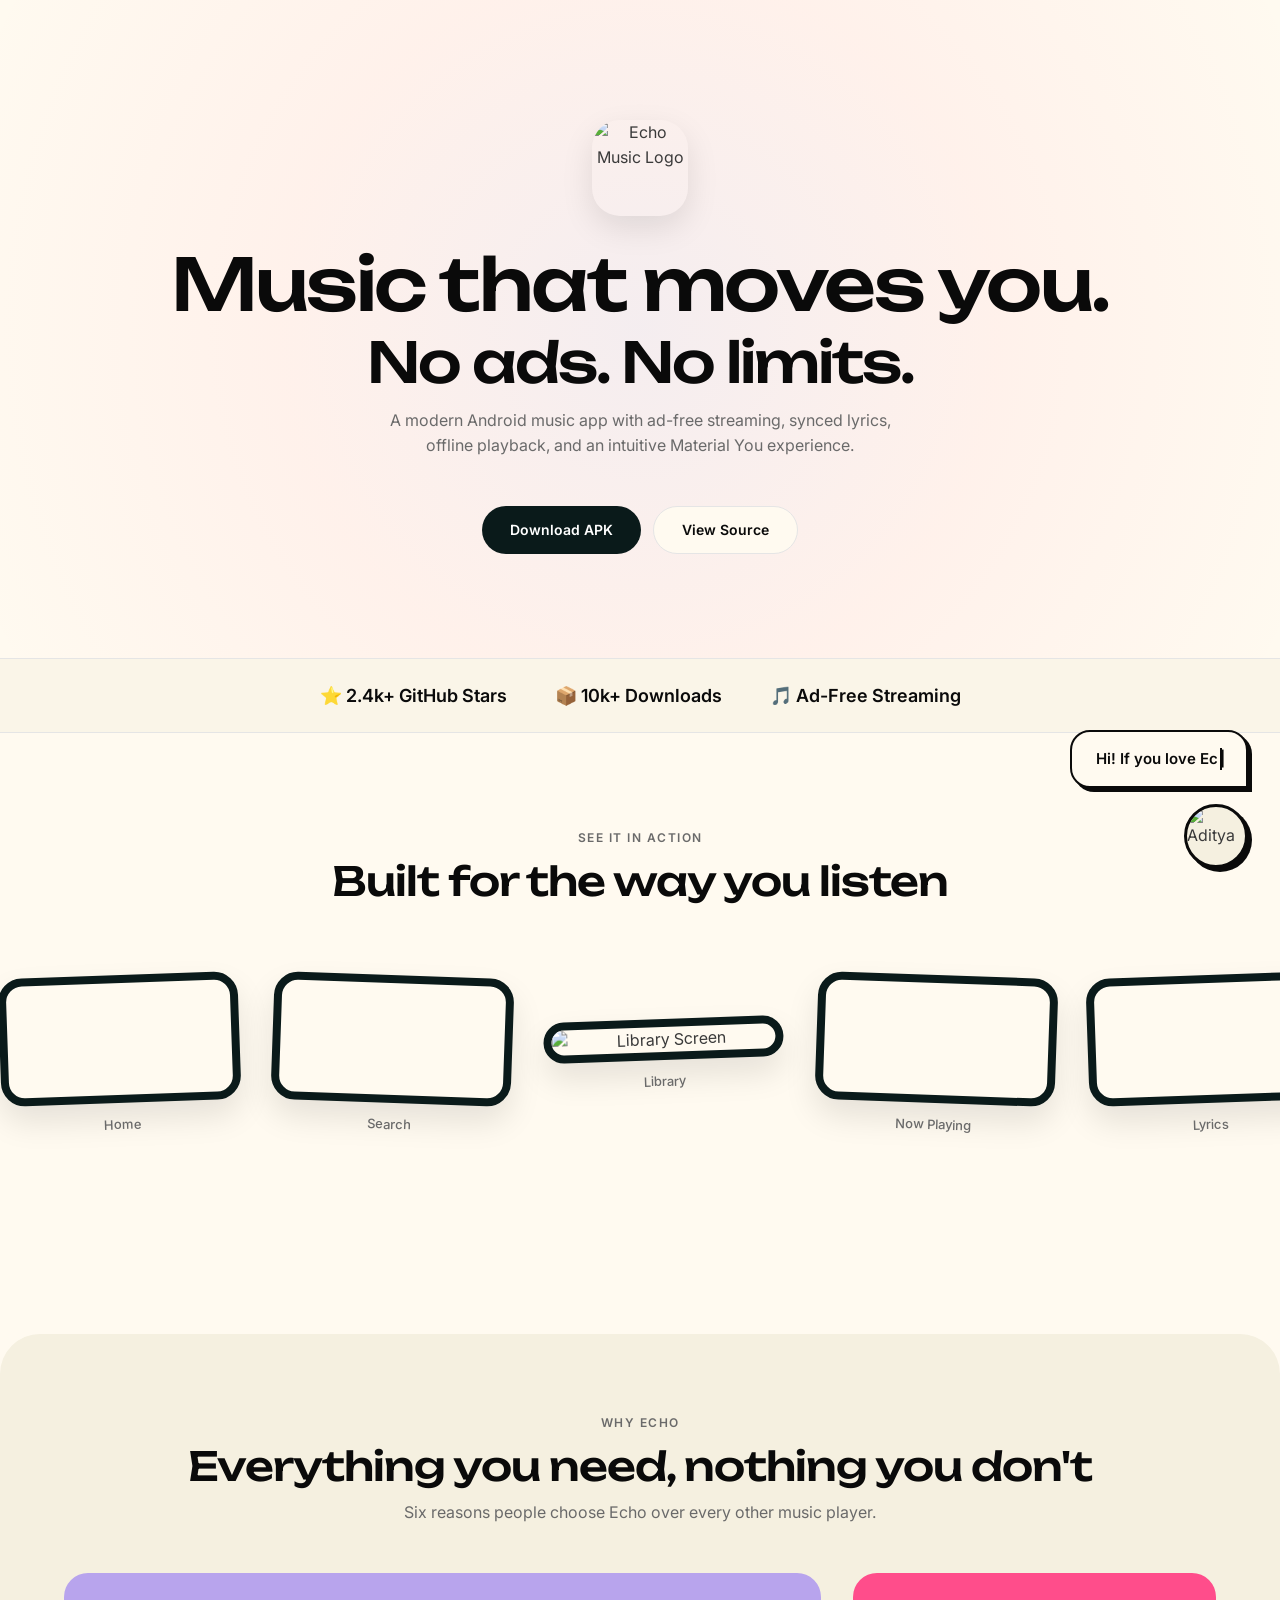
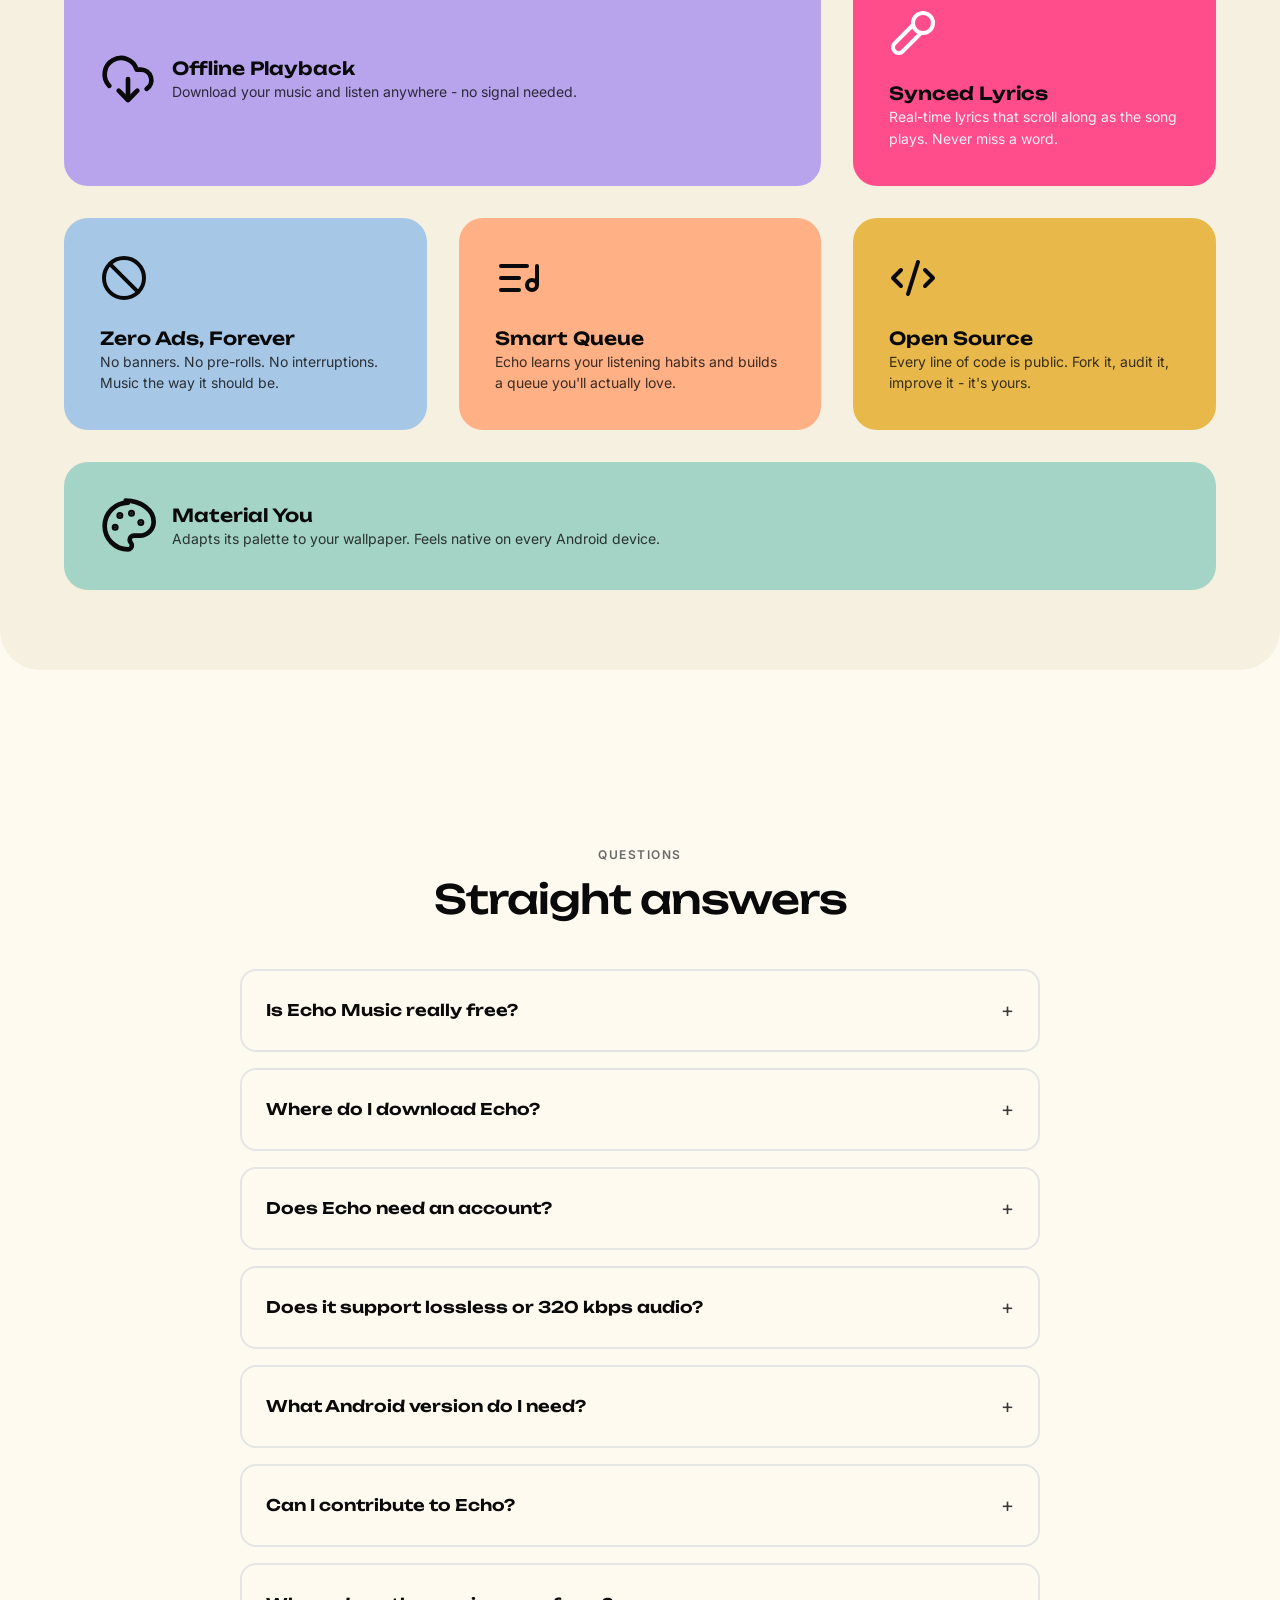
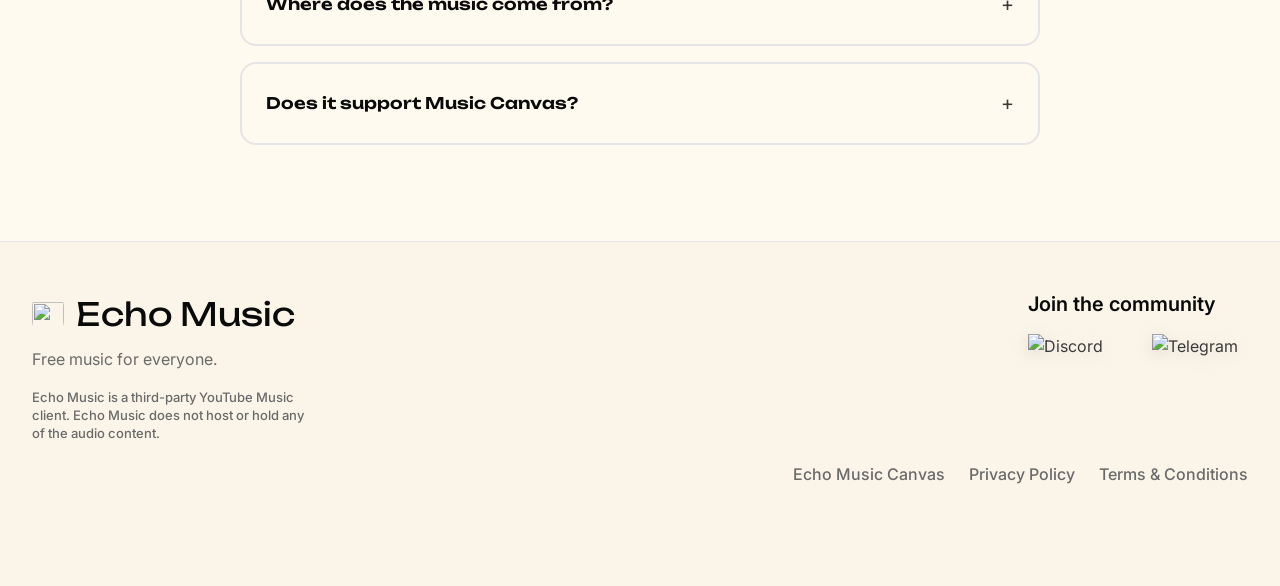
==== commit c3d7bae6: "Replace static screenshots with MP4 demos Swap static PNG screenshots for looping MP4 demo videos. A" ====
--- a/index.html
+++ b/index.html
@@ -550,6 +550,7 @@
       align-items: flex-end;
       gap: 16px;
       text-decoration: none;
+      pointer-events: none;
     }
     .support-msg-bubble {
       background-color: var(--canvas); 
@@ -570,6 +571,7 @@
     .support-msg-bubble.show {
       opacity: 1;
       transform: translateY(0) scale(1);
+      pointer-events: auto;
     }
     .cursor {
       display: inline-block;
@@ -592,6 +594,7 @@
       display: flex;
       align-items: center;
       justify-content: center;
+      pointer-events: auto;
     }
     .support-btn img {
       width: 100%;
@@ -823,11 +826,11 @@
       
       <div class="marquee-group">
         <div class="phone-mockup-wrapper">
-          <img src="./assets/Screenshot/HomePage.png" class="phone-mockup" alt="Home Screen">
+          <video src="./assets/Screenshot/HomePage.mp4" class="phone-mockup" autoplay loop muted playsinline></video>
           <p class="caption" style="color: var(--muted)">Home</p>
         </div>
         <div class="phone-mockup-wrapper">
-          <img src="./assets/Screenshot/SearchPage.png" class="phone-mockup" alt="Search Screen">
+          <video src="./assets/Screenshot/SearchPage.mp4" class="phone-mockup" autoplay loop muted playsinline></video>
           <p class="caption" style="color: var(--muted)">Search</p>
         </div>
         <div class="phone-mockup-wrapper">
@@ -835,26 +838,26 @@
           <p class="caption" style="color: var(--muted)">Library</p>
         </div>
         <div class="phone-mockup-wrapper">
-          <img src="./assets/Screenshot/MusicPage.png" class="phone-mockup" alt="Now Playing Screen">
+          <video src="./assets/Screenshot/MusicPage.mp4" class="phone-mockup" autoplay loop muted playsinline></video>
           <p class="caption" style="color: var(--muted)">Now Playing</p>
         </div>
         <div class="phone-mockup-wrapper">
-          <img src="./assets/Screenshot/Lyrics.png" class="phone-mockup" alt="Lyrics Screen">
+          <video src="./assets/Screenshot/Lyrics.mp4" class="phone-mockup" autoplay loop muted playsinline></video>
           <p class="caption" style="color: var(--muted)">Lyrics</p>
         </div>
         <div class="phone-mockup-wrapper">
-          <img src="./assets/Screenshot/MusicRecognition.png" class="phone-mockup" alt="Music Recognition Screen">
+          <video src="./assets/Screenshot/MusicRecognition.mp4" class="phone-mockup" autoplay loop muted playsinline></video>
           <p class="caption" style="color: var(--muted)">Recognition</p>
         </div>
       </div>
       
       <div class="marquee-group">
         <div class="phone-mockup-wrapper">
-          <img src="./assets/Screenshot/HomePage.png" class="phone-mockup" alt="Home Screen">
+          <video src="./assets/Screenshot/HomePage.mp4" class="phone-mockup" autoplay loop muted playsinline></video>
           <p class="caption" style="color: var(--muted)">Home</p>
         </div>
         <div class="phone-mockup-wrapper">
-          <img src="./assets/Screenshot/SearchPage.png" class="phone-mockup" alt="Search Screen">
+          <video src="./assets/Screenshot/SearchPage.mp4" class="phone-mockup" autoplay loop muted playsinline></video>
           <p class="caption" style="color: var(--muted)">Search</p>
         </div>
         <div class="phone-mockup-wrapper">
@@ -862,15 +865,15 @@
           <p class="caption" style="color: var(--muted)">Library</p>
         </div>
         <div class="phone-mockup-wrapper">
-          <img src="./assets/Screenshot/MusicPage.png" class="phone-mockup" alt="Now Playing Screen">
+          <video src="./assets/Screenshot/MusicPage.mp4" class="phone-mockup" autoplay loop muted playsinline></video>
           <p class="caption" style="color: var(--muted)">Now Playing</p>
         </div>
         <div class="phone-mockup-wrapper">
-          <img src="./assets/Screenshot/Lyrics.png" class="phone-mockup" alt="Lyrics Screen">
+          <video src="./assets/Screenshot/Lyrics.mp4" class="phone-mockup" autoplay loop muted playsinline></video>
           <p class="caption" style="color: var(--muted)">Lyrics</p>
         </div>
         <div class="phone-mockup-wrapper">
-          <img src="./assets/Screenshot/MusicRecognition.png" class="phone-mockup" alt="Music Recognition Screen">
+          <video src="./assets/Screenshot/MusicRecognition.mp4" class="phone-mockup" autoplay loop muted playsinline></video>
           <p class="caption" style="color: var(--muted)">Recognition</p>
         </div>
       </div>
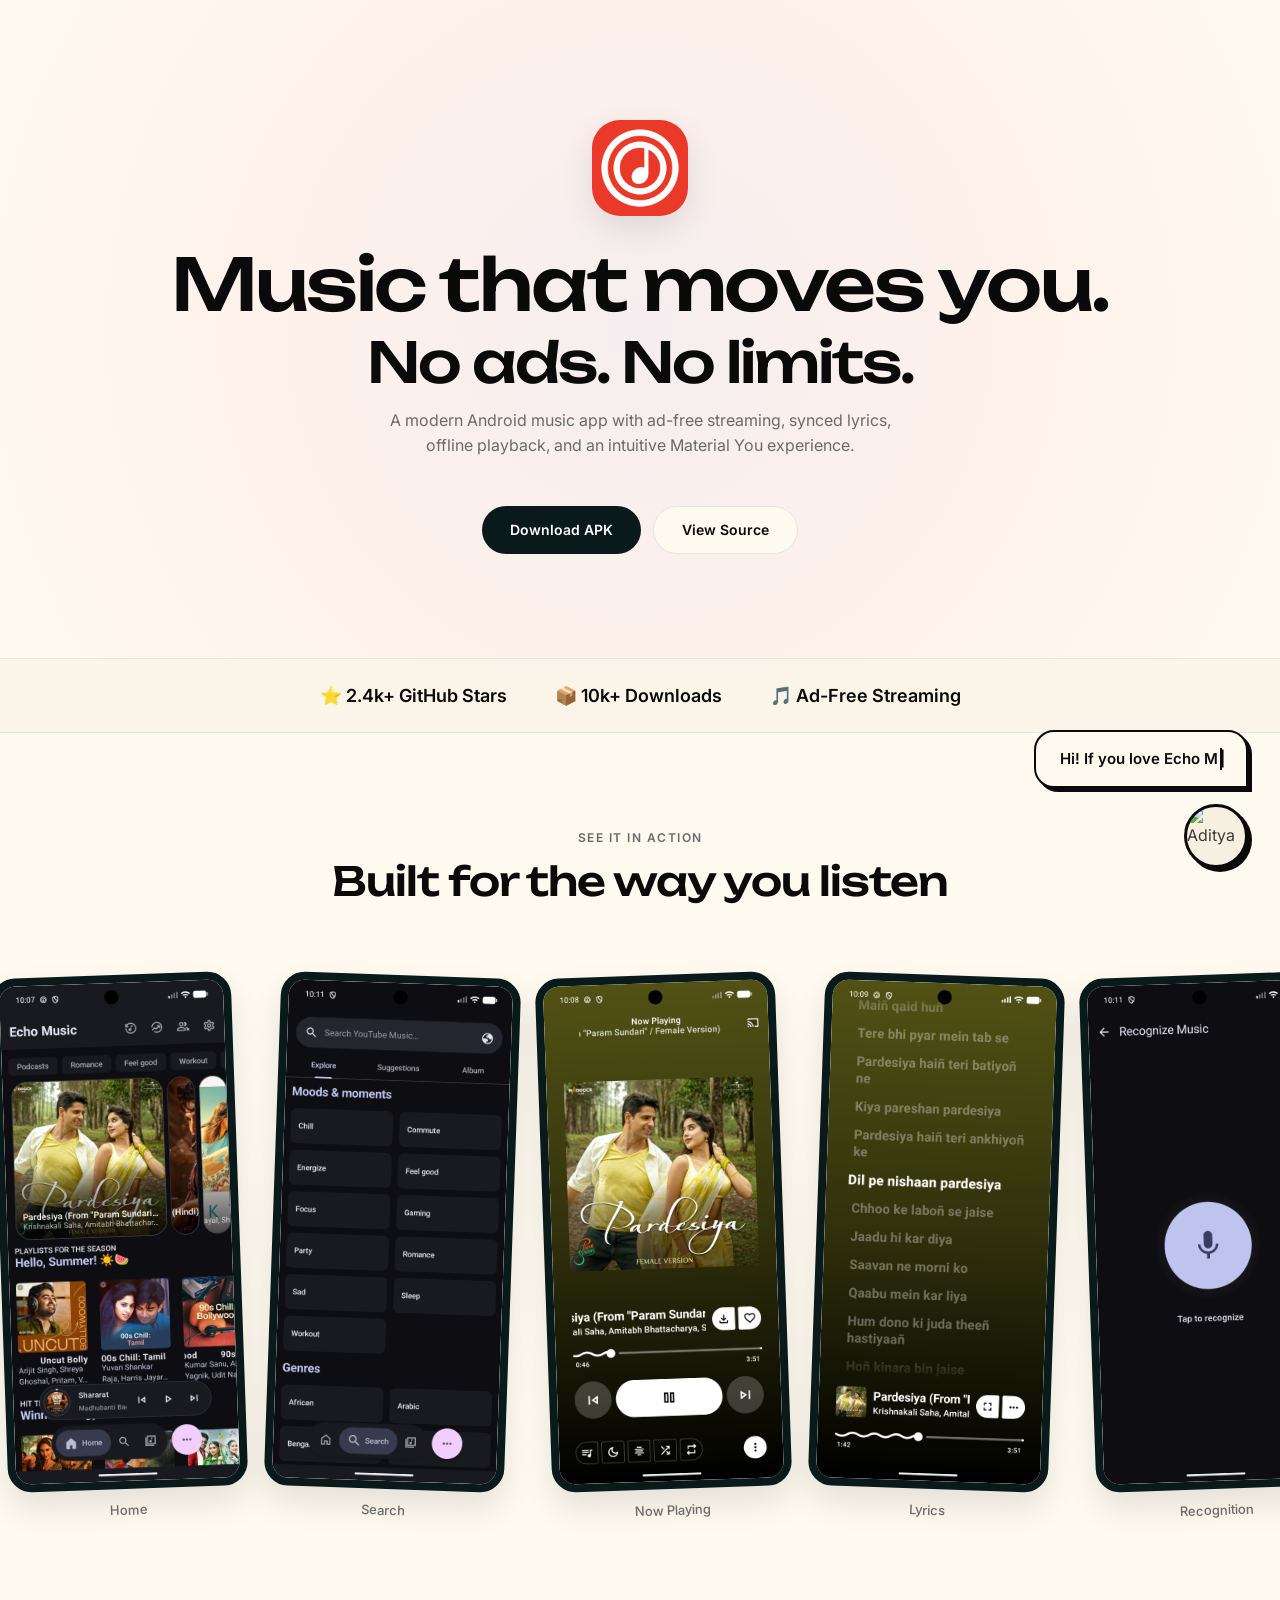
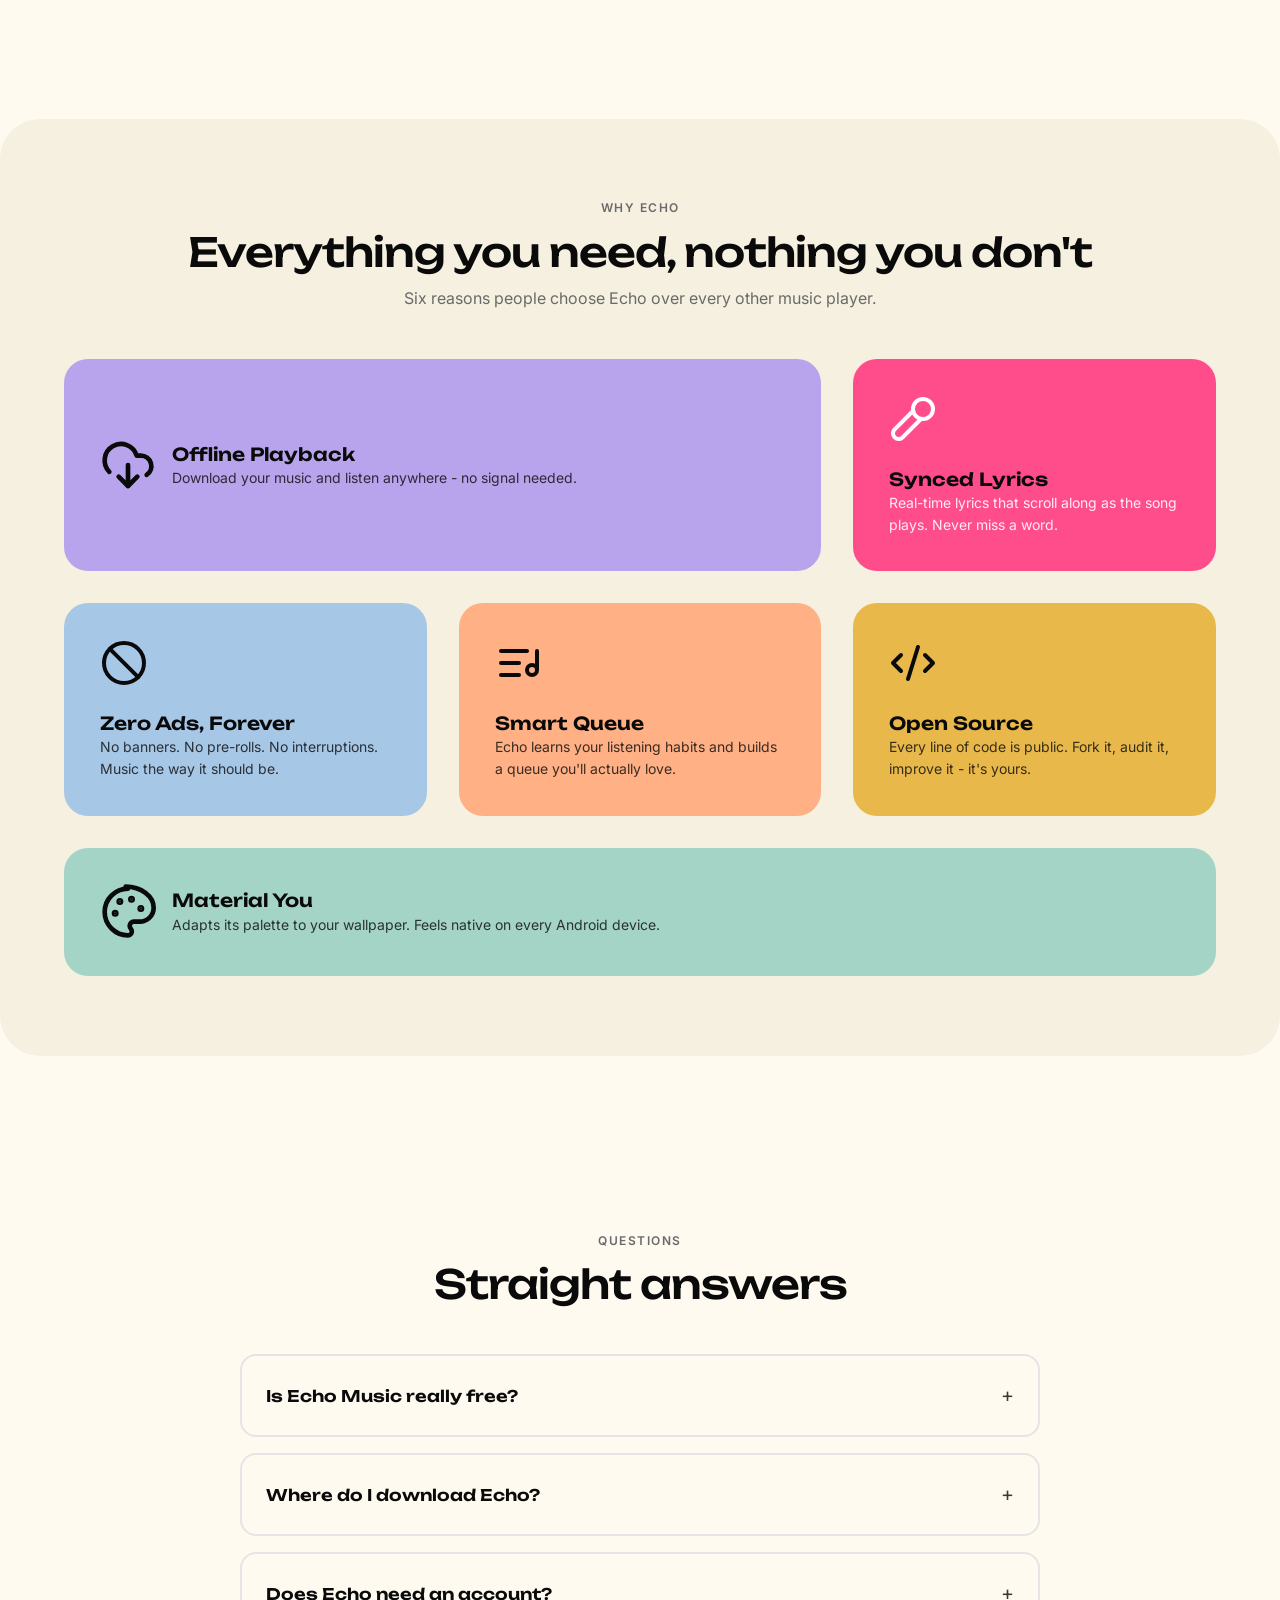
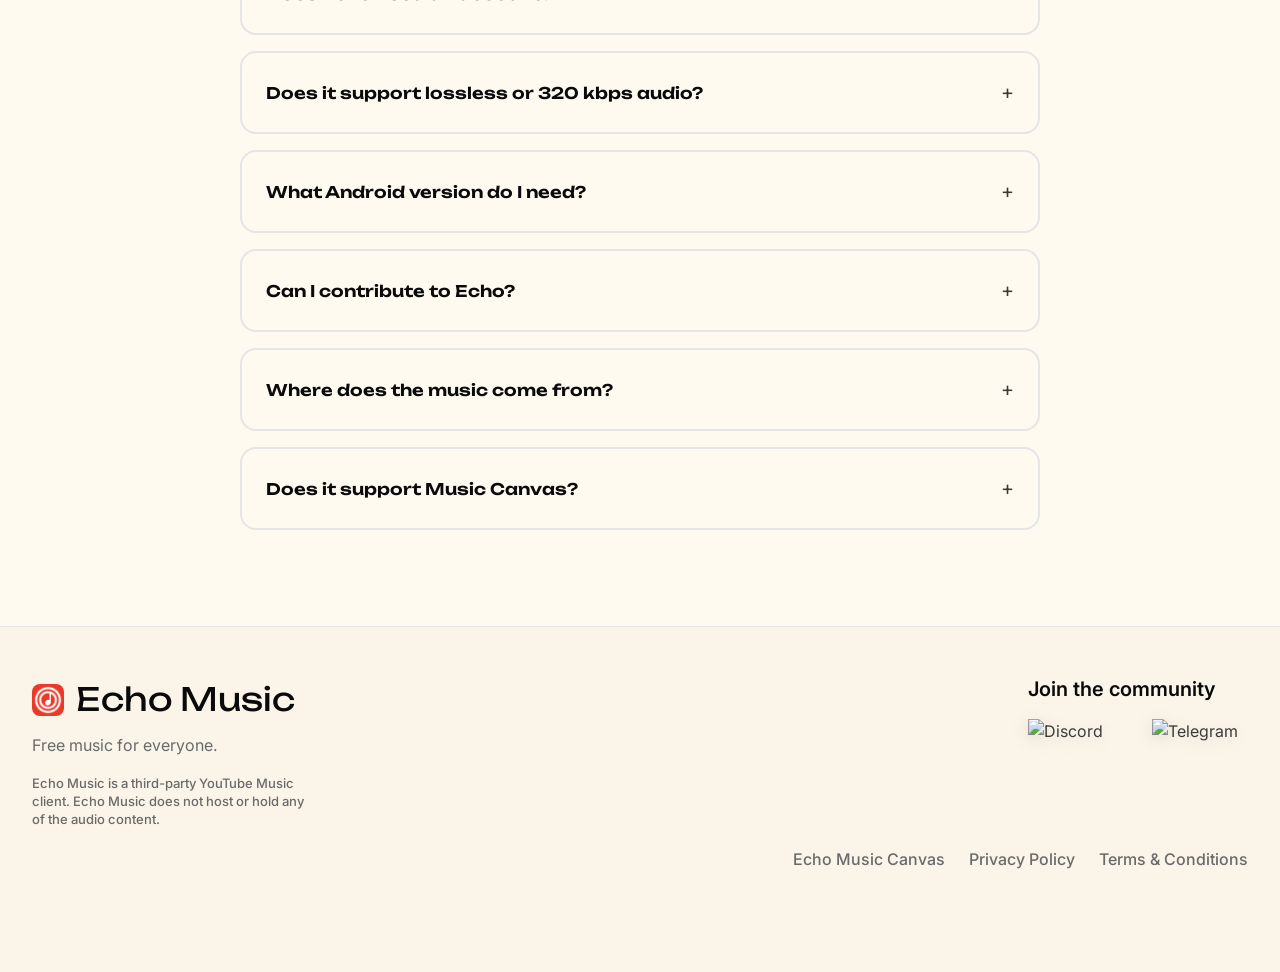
==== commit 92d8b47a: "Add video posters, move assets, aggregate releases Move asset files into a consistent `assets/` path" ====
--- a/index.html
+++ b/index.html
@@ -826,54 +826,48 @@
       
       <div class="marquee-group">
         <div class="phone-mockup-wrapper">
-          <video src="./assets/Screenshot/HomePage.mp4" class="phone-mockup" autoplay loop muted playsinline></video>
+          <video src="./assets/Screenshot/HomePage.mp4" poster="./assets/Screenshot/HomePage.png" class="phone-mockup" autoplay loop muted playsinline></video>
           <p class="caption" style="color: var(--muted)">Home</p>
         </div>
         <div class="phone-mockup-wrapper">
-          <video src="./assets/Screenshot/SearchPage.mp4" class="phone-mockup" autoplay loop muted playsinline></video>
+          <video src="./assets/Screenshot/SearchPage.mp4" poster="./assets/Screenshot/SearchPage.png" class="phone-mockup" autoplay loop muted playsinline></video>
           <p class="caption" style="color: var(--muted)">Search</p>
         </div>
+
         <div class="phone-mockup-wrapper">
-          <img src="./assets/Screenshot/LibraryPage.png" class="phone-mockup" alt="Library Screen">
-          <p class="caption" style="color: var(--muted)">Library</p>
+          <video src="./assets/Screenshot/MusicPage.mp4" poster="./assets/Screenshot/MusicPage.png" class="phone-mockup" autoplay loop muted playsinline></video>
+          <p class="caption" style="color: var(--muted)">Now Playing</p>
         </div>
         <div class="phone-mockup-wrapper">
-          <video src="./assets/Screenshot/MusicPage.mp4" class="phone-mockup" autoplay loop muted playsinline></video>
-          <p class="caption" style="color: var(--muted)">Now Playing</p>
+          <video src="./assets/Screenshot/Lyrics.mp4" poster="./assets/Screenshot/Lyrics.png" class="phone-mockup" autoplay loop muted playsinline></video>
+          <p class="caption" style="color: var(--muted)">Lyrics</p>
         </div>
         <div class="phone-mockup-wrapper">
-          <video src="./assets/Screenshot/Lyrics.mp4" class="phone-mockup" autoplay loop muted playsinline></video>
-          <p class="caption" style="color: var(--muted)">Lyrics</p>
-        </div>
-        <div class="phone-mockup-wrapper">
-          <video src="./assets/Screenshot/MusicRecognition.mp4" class="phone-mockup" autoplay loop muted playsinline></video>
+          <video src="./assets/Screenshot/MusicRecognition.mp4" poster="./assets/Screenshot/MusicRecognition.png" class="phone-mockup" autoplay loop muted playsinline></video>
           <p class="caption" style="color: var(--muted)">Recognition</p>
         </div>
       </div>
       
       <div class="marquee-group">
         <div class="phone-mockup-wrapper">
-          <video src="./assets/Screenshot/HomePage.mp4" class="phone-mockup" autoplay loop muted playsinline></video>
+          <video src="./assets/Screenshot/HomePage.mp4" poster="./assets/Screenshot/HomePage.png" class="phone-mockup" autoplay loop muted playsinline></video>
           <p class="caption" style="color: var(--muted)">Home</p>
         </div>
         <div class="phone-mockup-wrapper">
-          <video src="./assets/Screenshot/SearchPage.mp4" class="phone-mockup" autoplay loop muted playsinline></video>
+          <video src="./assets/Screenshot/SearchPage.mp4" poster="./assets/Screenshot/SearchPage.png" class="phone-mockup" autoplay loop muted playsinline></video>
           <p class="caption" style="color: var(--muted)">Search</p>
         </div>
+
         <div class="phone-mockup-wrapper">
-          <img src="./assets/Screenshot/LibraryPage.png" class="phone-mockup" alt="Library Screen">
-          <p class="caption" style="color: var(--muted)">Library</p>
+          <video src="./assets/Screenshot/MusicPage.mp4" poster="./assets/Screenshot/MusicPage.png" class="phone-mockup" autoplay loop muted playsinline></video>
+          <p class="caption" style="color: var(--muted)">Now Playing</p>
         </div>
         <div class="phone-mockup-wrapper">
-          <video src="./assets/Screenshot/MusicPage.mp4" class="phone-mockup" autoplay loop muted playsinline></video>
-          <p class="caption" style="color: var(--muted)">Now Playing</p>
+          <video src="./assets/Screenshot/Lyrics.mp4" poster="./assets/Screenshot/Lyrics.png" class="phone-mockup" autoplay loop muted playsinline></video>
+          <p class="caption" style="color: var(--muted)">Lyrics</p>
         </div>
         <div class="phone-mockup-wrapper">
-          <video src="./assets/Screenshot/Lyrics.mp4" class="phone-mockup" autoplay loop muted playsinline></video>
-          <p class="caption" style="color: var(--muted)">Lyrics</p>
-        </div>
-        <div class="phone-mockup-wrapper">
-          <video src="./assets/Screenshot/MusicRecognition.mp4" class="phone-mockup" autoplay loop muted playsinline></video>
+          <video src="./assets/Screenshot/MusicRecognition.mp4" poster="./assets/Screenshot/MusicRecognition.png" class="phone-mockup" autoplay loop muted playsinline></video>
           <p class="caption" style="color: var(--muted)">Recognition</p>
         </div>
       </div>
@@ -1087,15 +1081,25 @@
           if(starsEl) starsEl.innerHTML = `⭐ ${repoData.stargazers_count.toLocaleString()} GitHub Stars`;
         }
 
-        const relRes = await fetch('https://api.github.com/repos/EchoMusicApp/Echo-Music/releases/latest');
-        if (relRes.ok) {
-          const relData = await relRes.json();
+        const relsRes = await fetch('https://api.github.com/repos/EchoMusicApp/Echo-Music/releases?per_page=100');
+        if (relsRes.ok) {
+          const relsData = await relsRes.json();
           let dls = 0;
-          let apkUrl = relData.html_url;
-          relData.assets.forEach(a => {
-            dls += a.download_count;
-            if (a.name.endsWith('.apk')) apkUrl = a.browser_download_url;
+          let apkUrl = "";
+
+          relsData.forEach(rel => {
+            rel.assets.forEach(a => {
+              dls += a.download_count;
+            });
           });
+
+          const latestStable = relsData.find(r => !r.prerelease) || relsData[0];
+          if (latestStable) {
+            apkUrl = latestStable.html_url;
+            latestStable.assets.forEach(a => {
+              if (a.name.endsWith('.apk')) apkUrl = a.browser_download_url;
+            });
+          }
 
           if (dls > 0) {
             const dlEl = document.getElementById('stat-downloads');
